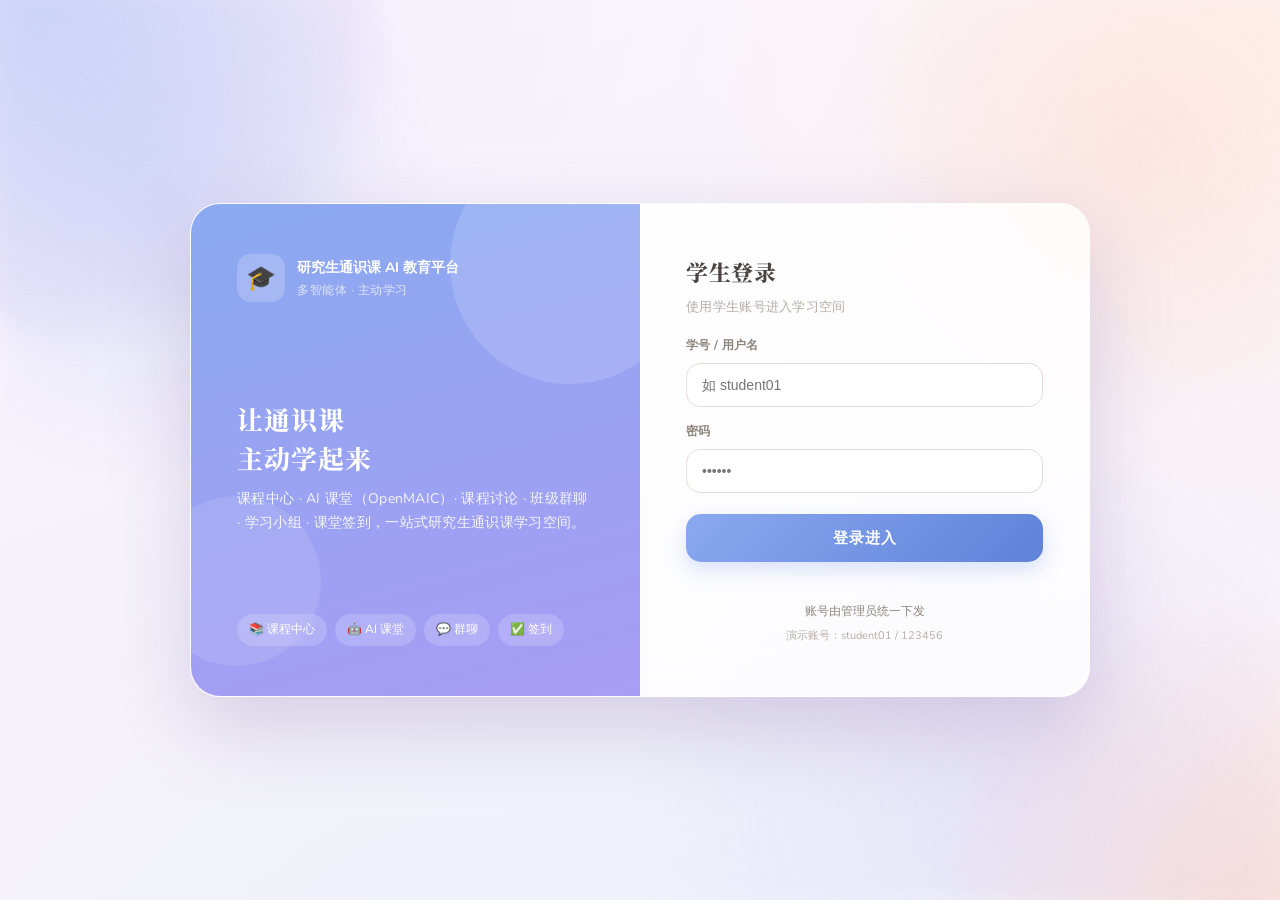
==== index.html @ 19a83428 "feat: 研究生通识课AI教育平台 静态展示版（可部署 GitHub Pages）" ====
<!DOCTYPE html>
<html lang="zh-CN">
<head>
<meta charset="UTF-8" />
<meta name="viewport" content="width=device-width, initial-scale=1.0" />
<title>研究生通识课 AI 教育平台 · 学生端</title>
<link rel="preconnect" href="https://fonts.googleapis.com" />
<link rel="preconnect" href="https://fonts.gstatic.com" crossorigin />
<link href="https://fonts.googleapis.com/css2?family=Noto+Serif+SC:wght@600;700;800&family=Nunito:wght@600;700;800&display=swap" rel="stylesheet" />
<link rel="stylesheet" href="styles.css" />
</head>
<body>

<!-- ============ 登录（仅学生） ============ -->
<div id="login" class="login-wrap">
  <div class="login-card">
    <div class="login-left">
      <div class="brand">
        <div class="b-mark">🎓</div>
        <div>
          <b>研究生通识课 AI 教育平台</b>
          <div class="b-sub">多智能体 · 主动学习</div>
        </div>
      </div>
      <h1 style="font-size:26px;margin:18px 0 10px">让通识课<br>主动学起来</h1>
      <p style="opacity:.9;font-size:14px;line-height:1.7">
        课程中心 · AI 课堂（OpenMAIC）· 课程讨论 · 班级群聊 · 学习小组 · 课堂签到，一站式研究生通识课学习空间。
      </p>
      <div class="b-tags">
        <span>📚 课程中心</span><span>🤖 AI 课堂</span><span>💬 群聊</span><span>✅ 签到</span>
      </div>
    </div>
    <div class="login-right">
      <h2 style="margin-bottom:6px">学生登录</h2>
      <p class="h-sub" style="margin-bottom:18px">使用学生账号进入学习空间</p>
      <div id="loginForm">
        <div class="field"><label>学号 / 用户名</label><input id="li-user" placeholder="如 student01" /></div>
        <div class="field"><label>密码</label><input id="li-pass" type="password" placeholder="••••••" /></div>
        <button class="btn" style="width:100%;margin-top:6px" onclick="doLogin()">登录进入</button>
        <p id="li-err" class="muted" style="color:var(--danger);min-height:18px;font-size:12px;margin-top:8px"></p>
      </div>
      <p class="muted" style="font-size:12px;margin-top:14px;text-align:center">
        <span style="color:var(--text-2)">账号由管理员统一下发</span>
      </p>
      <p class="muted" style="font-size:11px;margin-top:6px;text-align:center">演示账号：student01 / 123456</p>
    </div>
  </div>
</div>

<!-- ============ 主应用 ============ -->
<div id="app" class="app" style="display:none">
  <aside class="sidebar">
    <div class="logo">
      <div class="mark">🎓</div>
      <div><b>通识课 AI 平台</b><div class="sub">学生端</div></div>
    </div>
    <nav class="nav" id="nav"></nav>
    <div class="nav-card">
      <b>AI 课堂</b>
      <div style="font-size:12px;color:var(--text-2);margin-top:4px">接入 OpenMAIC 多智能体</div>
      <button class="btn ai" style="width:100%;margin-top:10px;padding:8px" onclick="navigate('aichat')">进入对话</button>
    </div>
  </aside>

  <main class="main">
    <div class="topbar">
      <div class="search"><span>🔍</span><input placeholder="搜索课程、资料、讨论…" /></div>
      <div class="top-actions">
        <div class="bell">🔔<span class="dot"></span></div>
        <div class="avatar" id="topAvatar" style="cursor:pointer" onclick="logout()" title="退出登录"></div>
      </div>
    </div>
    <div class="content" id="view"></div>
  </main>
</div>

<script src="data.js"></script>
<script src="app.js"></script>
</body>
</html>
---- styles.css ----
/* =========================================================
   研究生通识课 AI 教育平台 · 学生端  —  唯美·氛围版主题
   配色：晨雾渐变 + 雾蓝紫 × 暖桃；毛玻璃卡片 + 漂浮光晕
   ========================================================= */

:root{
  --bg:#F7F4FB;
  --bg-2:#EFEAF6;
  --surface:#FFFFFF;
  --surface-2:#FBF9FE;
  --glass:rgba(255,255,255,.62);
  --glass-border:rgba(255,255,255,.7);

  --primary:#8AA9F0;
  --primary-soft:#EAF0FC;
  --primary-deep:#5E82D8;

  --accent:#FFB49E;
  --accent-soft:#FFEDE7;

  --ai:#A99CF5;
  --ai-soft:#F1ECFD;

  --text:#4A4540;
  --text-2:#8C847B;
  --text-3:#B6ADA3;

  --border:#EFE7DF;
  --border-2:#E6DCD2;

  --success:#62CBA0;
  --warning:#F5C26B;
  --danger:#F2A0A0;

  --radius:20px;
  --radius-sm:13px;

  --shadow:0 10px 30px rgba(150,130,180,.14);
  --shadow-sm:0 3px 12px rgba(150,130,180,.10);
  --shadow-glow:0 14px 40px rgba(138,169,240,.28);

  --font-sans:"Nunito","PingFang SC","Microsoft YaHei","Segoe UI",sans-serif;
  --font-serif:"Noto Serif SC","Songti SC","STSong",serif;
}

*{box-sizing:border-box;margin:0;padding:0}
html,body{height:100%}

body{
  font-family:var(--font-sans);
  background:var(--bg);
  color:var(--text);
  font-size:14px;
  line-height:1.65;
  position:relative;
  overflow-x:hidden;
  -webkit-font-smoothing:antialiased;
}
/* —— 晨雾渐变 + 漂浮光晕（纯装饰，不挡交互）—— */
body::before{
  content:"";position:fixed;inset:0;z-index:-2;
  background:
    radial-gradient(120% 120% at 8% 0%, #F3EEFB 0%, rgba(243,238,251,0) 45%),
    radial-gradient(120% 120% at 100% 8%, #FFEFEA 0%, rgba(255,239,234,0) 42%),
    radial-gradient(130% 130% at 50% 120%, #EAF1FC 0%, rgba(234,241,252,0) 50%),
    linear-gradient(160deg,#FAF7FE 0%, #F6F2FB 45%, #F8F3F7 100%);
}
body::after{
  content:"";position:fixed;inset:0;z-index:-1;pointer-events:none;
  background:
    radial-gradient(420px 420px at 12% 22%, rgba(138,169,240,.18), transparent 70%),
    radial-gradient(380px 380px at 88% 18%, rgba(255,180,158,.16), transparent 70%),
    radial-gradient(520px 520px at 78% 88%, rgba(169,156,245,.16), transparent 70%);
  filter:blur(8px);
  animation:drift 22s ease-in-out infinite alternate;
}
@keyframes drift{
  0%{transform:translate3d(0,0,0) scale(1)}
  50%{transform:translate3d(-2%,1.5%,0) scale(1.04)}
  100%{transform:translate3d(2%,-1%,0) scale(1.02)}
}

::-webkit-scrollbar{width:9px;height:9px}
::-webkit-scrollbar-thumb{background:#DCD2E8;border-radius:8px;border:2px solid transparent;background-clip:padding-box}
::-webkit-scrollbar-thumb:hover{background:#C9BBE0;background-clip:padding-box}

button{font-family:inherit;cursor:pointer;border:none;outline:none}
a{color:inherit;text-decoration:none}

/* ===================== 布局 ===================== */
#app{display:flex;min-height:100vh}

.sidebar{
  width:240px;background:var(--glass);
  backdrop-filter:blur(18px);-webkit-backdrop-filter:blur(18px);
  border-right:1px solid var(--glass-border);
  padding:22px 16px;display:flex;flex-direction:column;
  position:fixed;height:100vh;left:0;top:0;z-index:20;
  box-shadow:6px 0 30px rgba(150,130,180,.06);
}
.logo{display:flex;align-items:center;gap:11px;padding:6px 10px 20px}
.logo .mark{
  width:40px;height:40px;border-radius:13px;
  background:linear-gradient(135deg,var(--primary),var(--ai));color:#fff;
  display:flex;align-items:center;justify-content:center;font-size:19px;
  box-shadow:0 6px 16px rgba(138,169,240,.4);
}
.logo .name{font-size:15px;font-weight:800;letter-spacing:.3px}
.logo .sub{font-size:11px;color:var(--text-3);letter-spacing:1px}
.role-tag{display:inline-block;margin-top:5px;font-size:11px;font-weight:700;padding:2px 11px;border-radius:20px;letter-spacing:.5px}
.role-tag.student{background:var(--primary-soft);color:var(--primary-deep)}
.role-tag.teacher{background:var(--ai-soft);color:#6B5BD8}
.role-tag.admin{background:#FDE7E7;color:#C75B5B}

.nav{display:flex;flex-direction:column;gap:5px;margin-top:8px}
.nav-item{display:flex;align-items:center;gap:12px;padding:12px 14px;border-radius:15px;color:var(--text-2);font-weight:600;transition:.2s;position:relative}
.nav-item .ic{font-size:17px;width:22px;text-align:center}
.nav-item:hover{background:var(--surface-2);color:var(--text);transform:translateX(2px)}
.nav-item.active{background:linear-gradient(120deg,var(--primary-soft),var(--ai-soft));color:var(--primary-deep);font-weight:800}
.nav-item.active::before{content:"";position:absolute;left:-16px;top:50%;transform:translateY(-50%);width:4px;height:22px;border-radius:0 4px 4px 0;background:linear-gradient(var(--primary),var(--ai))}
.nav-item .badge{margin-left:auto;background:linear-gradient(135deg,var(--accent),#FF9E7A);color:#fff;font-size:11px;padding:1px 8px;border-radius:20px;box-shadow:0 3px 8px rgba(255,158,122,.4)}
.nav-spacer{margin-top:auto}
.nav-card{
  background:linear-gradient(135deg,var(--ai-soft),var(--accent-soft));
  border:1px solid rgba(255,255,255,.6);border-radius:18px;
  padding:16px;font-size:12px;color:var(--text-2);
  box-shadow:var(--shadow-sm);
}
.nav-card b{display:block;color:var(--text);font-size:13px;margin-bottom:5px;font-weight:800}

.main{margin-left:240px;flex:1;display:flex;flex-direction:column;min-width:0}
.topbar{
  height:66px;background:var(--glass);
  backdrop-filter:blur(18px);-webkit-backdrop-filter:blur(18px);
  border-bottom:1px solid var(--glass-border);
  display:flex;align-items:center;gap:16px;padding:0 28px;
  position:sticky;top:0;z-index:15;
}
.search{flex:1;max-width:440px;display:flex;align-items:center;gap:9px;background:rgba(255,255,255,.7);border:1px solid var(--border);border-radius:15px;padding:10px 15px;color:var(--text-3);transition:.2s}
.search:focus-within{border-color:var(--primary);box-shadow:0 0 0 4px rgba(138,169,240,.14)}
.search input{border:none;background:transparent;outline:none;flex:1;font-size:13px;color:var(--text)}
.top-actions{margin-left:auto;display:flex;align-items:center;gap:18px}
.bell{position:relative;font-size:19px;cursor:pointer;transition:.2s}
.bell:hover{transform:scale(1.1)}
.bell .dot{position:absolute;top:-2px;right:-2px;width:9px;height:9px;background:var(--accent);border-radius:50%;border:2px solid #fff;box-shadow:0 0 0 2px rgba(255,180,158,.4)}
.avatar{width:40px;height:40px;border-radius:50%;background:linear-gradient(135deg,var(--accent),var(--primary));color:#fff;display:flex;align-items:center;justify-content:center;font-weight:800;cursor:pointer;box-shadow:0 6px 16px rgba(255,180,158,.35);transition:.2s}
.avatar:hover{transform:scale(1.06)}
.content{padding:28px;max-width:1200px;width:100%}

.page{display:none;animation:fadeUp .4s cubic-bezier(.22,1,.36,1)}
.page.active{display:block}
@keyframes fadeUp{from{opacity:0;transform:translateY(14px)}to{opacity:1;transform:none}}

/* ===================== 通用组件 ===================== */
.h-title{font-size:23px;font-weight:800;margin-bottom:5px;letter-spacing:.4px}
.h-sub{color:var(--text-3);font-size:13px;margin-bottom:22px;letter-spacing:.3px}
.row{display:flex;gap:16px;flex-wrap:wrap}
.card{background:var(--surface);border:1px solid var(--border);border-radius:var(--radius);padding:20px;box-shadow:var(--shadow-sm);transition:.25s}
.card.h{box-shadow:var(--shadow)}
.card:hover{box-shadow:var(--shadow-glow);transform:translateY(-3px)}

.btn{background:linear-gradient(135deg,var(--primary),var(--primary-deep));color:#fff;padding:11px 20px;border-radius:15px;font-weight:700;font-size:13px;transition:.2s;box-shadow:0 8px 20px rgba(138,169,240,.32)}
.btn:hover{filter:brightness(1.05);transform:translateY(-2px);box-shadow:0 12px 26px rgba(138,169,240,.4)}
.btn:active{transform:translateY(0)}
.btn.ai{background:linear-gradient(135deg,var(--ai),#8975EE)}
.btn.ai:hover{filter:brightness(1.05);box-shadow:0 12px 26px rgba(169,156,245,.4)}
.btn.ghost{background:var(--surface);color:var(--text);border:1px solid var(--border-2);box-shadow:none}
.btn.ghost:hover{background:var(--surface-2);transform:none;box-shadow:var(--shadow-sm)}
.btn.sm{padding:8px 14px;font-size:12px;border-radius:12px}

.tag{display:inline-block;padding:3px 11px;border-radius:20px;font-size:11px;font-weight:700;letter-spacing:.3px}
.tag.blue{background:var(--primary-soft);color:var(--primary-deep)}
.tag.ai{background:var(--ai-soft);color:#6B5BD8}
.tag.warm{background:var(--accent-soft);color:#E0764E}
.tag.green{background:#E7F7EF;color:#2E9E6B}
.tag.gray{background:var(--bg-2);color:var(--text-2)}
.tag.red{background:#FDE7E7;color:#C75B5B}

.muted{color:var(--text-3)}
.pill{display:flex;align-items:center;gap:10px}
.progress{height:9px;background:var(--bg-2);border-radius:20px;overflow:hidden}
.progress>span{display:block;height:100%;background:linear-gradient(90deg,var(--primary),var(--ai));border-radius:20px}

/* ===================== 登录（唯美） ===================== */
.login-wrap{height:100vh;display:flex;align-items:center;justify-content:center;background:transparent;position:relative;overflow:hidden}
.login-wrap::before{
  content:"";position:absolute;width:520px;height:520px;border-radius:50%;
  background:radial-gradient(circle at 30% 30%, rgba(138,169,240,.35), rgba(169,156,245,.12) 60%, transparent 72%);
  top:-160px;left:-120px;filter:blur(10px);animation:float1 14s ease-in-out infinite;
}
.login-wrap::after{
  content:"";position:absolute;width:460px;height:460px;border-radius:50%;
  background:radial-gradient(circle at 70% 70%, rgba(255,180,158,.32), transparent 70%);
  bottom:-150px;right:-110px;filter:blur(10px);animation:float2 16s ease-in-out infinite;
}
@keyframes float1{0%,100%{transform:translate(0,0)}50%{transform:translate(30px,40px)}}
@keyframes float2{0%,100%{transform:translate(0,0)}50%{transform:translate(-36px,-26px)}}

.login-card{
  width:900px;max-width:94vw;background:var(--glass);
  backdrop-filter:blur(26px);-webkit-backdrop-filter:blur(26px);
  border:1px solid var(--glass-border);
  border-radius:30px;overflow:hidden;display:flex;
  box-shadow:0 30px 80px rgba(120,100,160,.25);
  position:relative;z-index:2;
}
.login-left{
  flex:1;background:linear-gradient(165deg,var(--primary) 0%, var(--ai) 100%);
  color:#fff;padding:50px 46px;display:flex;flex-direction:column;justify-content:space-between;
  position:relative;overflow:hidden;
}
.login-left::before{content:"";position:absolute;width:240px;height:240px;border-radius:50%;background:rgba(255,255,255,.14);top:-60px;right:-50px}
.login-left::after{content:"";position:absolute;width:170px;height:170px;border-radius:50%;background:rgba(255,255,255,.10);bottom:30px;left:-40px}
.login-left h1,.login-left h2{position:relative;z-index:1}
.login-left p{position:relative;z-index:1}
.brand{display:flex;align-items:center;gap:13px;margin-bottom:auto;position:relative;z-index:1}
.b-mark{width:52px;height:52px;border-radius:16px;background:rgba(255,255,255,.22);display:flex;align-items:center;justify-content:center;font-size:26px;backdrop-filter:blur(4px)}
.b-sub{font-size:12px;color:rgba(255,255,255,.85);margin-top:3px;letter-spacing:.5px}
.login-left h1{font-family:var(--font-serif);font-size:30px;font-weight:800;line-height:1.5;letter-spacing:1px}
.login-left p{opacity:.92;font-size:14px;line-height:1.8;letter-spacing:.3px}
.b-tags{display:flex;flex-wrap:wrap;gap:9px;margin-top:auto;position:relative;z-index:1}
.b-tags span{background:rgba(255,255,255,.2);padding:7px 14px;border-radius:999px;font-size:12px;backdrop-filter:blur(4px)}

.login-right{flex:1;padding:50px 46px;display:flex;flex-direction:column;justify-content:center;background:rgba(255,255,255,.5)}
.login-right h2{font-family:var(--font-serif);font-size:24px;font-weight:800;margin-bottom:6px;letter-spacing:.5px}
.role-tabs{display:flex;gap:8px;background:var(--bg-2);padding:5px;border-radius:15px;margin-bottom:20px}
.role-tabs button{flex:1;padding:10px;border-radius:11px;background:transparent;color:var(--text-2);font-weight:700;font-size:13px;transition:.2s}
.role-tabs button.active{background:var(--surface);color:var(--primary-deep);box-shadow:var(--shadow-sm)}
.field{margin-bottom:15px;position:relative}
.field label{display:block;font-size:12px;color:var(--text-2);margin-bottom:7px;font-weight:700;letter-spacing:.3px}
.field input{width:100%;padding:13px 15px;border:1px solid var(--border-2);border-radius:14px;font-size:14px;background:rgba(255,255,255,.8);outline:none;transition:.2s}
.field input:focus{border-color:var(--primary);box-shadow:0 0 0 4px rgba(138,169,240,.14);background:#fff}
.login-right .btn{width:100%;padding:14px;margin-top:8px;font-size:15px;letter-spacing:1px}

/* ===================== 首页（学生） ===================== */
.stat-grid{display:grid;grid-template-columns:repeat(4,1fr);gap:16px;margin-bottom:24px}
.stat{background:var(--surface);border:1px solid var(--border);border-radius:var(--radius);padding:20px;box-shadow:var(--shadow-sm);position:relative;overflow:hidden;transition:.25s}
.stat::after{content:"";position:absolute;right:-20px;top:-20px;width:90px;height:90px;border-radius:50%;background:linear-gradient(135deg,var(--primary-soft),var(--ai-soft));opacity:.5}
.stat:hover{transform:translateY(-4px);box-shadow:var(--shadow-glow)}
.stat .ic{width:46px;height:46px;border-radius:14px;display:flex;align-items:center;justify-content:center;font-size:21px;margin-bottom:12px;position:relative;z-index:1;box-shadow:var(--shadow-sm)}
.stat .num{font-size:26px;font-weight:800;position:relative;z-index:1;font-family:var(--font-serif);letter-spacing:.5px}
.stat .lbl{color:var(--text-3);font-size:12px;position:relative;z-index:1}

.course-grid{display:grid;grid-template-columns:repeat(auto-fill,minmax(248px,1fr));gap:18px;margin-top:14px}
.course-card{border-radius:var(--radius);overflow:hidden;background:var(--surface);border:1px solid var(--border);box-shadow:var(--shadow-sm);transition:.25s;cursor:pointer;position:relative}
.course-card:hover{transform:translateY(-6px);box-shadow:var(--shadow-glow)}
.course-cover{height:128px;display:flex;align-items:center;justify-content:center;font-size:52px;color:#fff;position:relative;overflow:hidden}
.course-cover::after{content:"";position:absolute;inset:0;background:linear-gradient(160deg,rgba(255,255,255,.18),transparent 50%)}
.course-body{padding:16px}
.course-body h4{font-size:15px;margin-bottom:5px;font-weight:800}
.course-meta{font-size:12px;color:var(--text-3);margin-bottom:12px}
.course-card .progress{margin-top:4px}

.ai-banner{
  background:linear-gradient(120deg,var(--ai-soft),var(--accent-soft));
  border:1px solid rgba(255,255,255,.6);
  border-radius:var(--radius);padding:22px 26px;display:flex;align-items:center;gap:20px;margin-bottom:24px;
  box-shadow:var(--shadow-sm);position:relative;overflow:hidden;
}
.ai-banner::before{content:"";position:absolute;right:-30px;top:-30px;width:140px;height:140px;border-radius:50%;background:radial-gradient(circle,rgba(255,255,255,.5),transparent 70%)}
.ai-banner .emoji{font-size:46px;filter:drop-shadow(0 6px 12px rgba(169,156,245,.4))}
.ai-banner h3{font-size:18px;margin-bottom:4px;font-weight:800;font-family:var(--font-serif);letter-spacing:.5px}
.ai-banner p{font-size:13px;color:var(--text-2)}

/* ===================== 课程中心 ===================== */
.filter{display:flex;gap:9px;margin-bottom:20px;flex-wrap:wrap}
.filter button{padding:9px 18px;border-radius:13px;background:var(--surface);border:1px solid var(--border-2);color:var(--text-2);font-weight:700;font-size:13px;transition:.2s;box-shadow:var(--shadow-sm)}
.filter button:hover{transform:translateY(-2px)}
.filter button.active{background:linear-gradient(120deg,var(--primary-soft),var(--ai-soft));color:var(--primary-deep);border-color:transparent}

/* ===================== 学习页 ===================== */
.learn{display:grid;grid-template-columns:240px 1fr 270px;gap:18px;align-items:start}
.chapter{font-size:13px;background:var(--surface);border:1px solid var(--border);border-radius:var(--radius);padding:16px;box-shadow:var(--shadow-sm)}
.chapter .ch{font-weight:800;margin:12px 0 7px;color:var(--text);font-family:var(--font-serif);letter-spacing:.5px}
.chapter .item{display:flex;align-items:center;gap:9px;padding:9px 11px;border-radius:11px;color:var(--text-2);cursor:pointer;transition:.18s}
.chapter .item:hover{background:var(--surface-2)}
.chapter .item.active{background:linear-gradient(120deg,var(--primary-soft),var(--ai-soft));color:var(--primary-deep);font-weight:700}
.video{background:linear-gradient(160deg,#3A3550,#574E7A);border-radius:var(--radius);height:384px;display:flex;align-items:center;justify-content:center;color:#fff;font-size:15px;position:relative;overflow:hidden;box-shadow:var(--shadow)}
.video::before{content:"";position:absolute;inset:0;background:radial-gradient(circle at 30% 20%,rgba(169,156,245,.4),transparent 55%)}
.video .play{width:68px;height:68px;border-radius:50%;background:rgba(255,255,255,.2);display:flex;align-items:center;justify-content:center;font-size:28px;backdrop-filter:blur(4px);transition:.2s;z-index:1}
.video:hover .play{transform:scale(1.1);background:rgba(255,255,255,.28)}
.side-block{margin-bottom:16px}
.note{border:1px dashed var(--border-2);border-radius:13px;padding:12px;font-size:13px;color:var(--text-2);width:100%;outline:none;resize:none;background:var(--surface);font-family:inherit;transition:.2s}
.note:focus{border-color:var(--primary);box-shadow:0 0 0 4px rgba(138,169,240,.12)}

/* ===================== AI 课堂 ===================== */
.ai-agent{display:grid;grid-template-columns:repeat(3,1fr);gap:16px;margin-bottom:20px}
.agent{border-radius:var(--radius);padding:18px;border:1px solid var(--border);position:relative;overflow:hidden;transition:.25s}
.agent:hover{transform:translateY(-4px);box-shadow:var(--shadow)}
.agent.teacher{background:linear-gradient(160deg,#EAF1FB,#F6F9FE)}
.agent.tutor{background:linear-gradient(160deg,#F0ECFF,#F8F6FF)}
.agent.mate{background:linear-gradient(160deg,#FFEDE5,#FFF6F1)}
.agent .face{font-size:32px;filter:drop-shadow(0 4px 8px rgba(0,0,0,.08))}
.agent .role{font-size:11px;font-weight:800;padding:2px 9px;border-radius:10px;display:inline-block;margin:7px 0;background:rgba(255,255,255,.6)}
.agent h4{font-size:14px;font-weight:800}
.agent p{font-size:12px;color:var(--text-2);margin-top:5px}

.chat-box{background:var(--surface);border:1px solid var(--border);border-radius:var(--radius);height:360px;display:flex;flex-direction:column;box-shadow:var(--shadow-sm);overflow:hidden}
.chat-head{padding:15px 18px;border-bottom:1px solid var(--border);font-weight:800;display:flex;align-items:center;gap:9px;background:linear-gradient(120deg,var(--ai-soft),var(--accent-soft));font-family:var(--font-serif)}
.chat-msgs{flex:1;overflow:auto;padding:18px;display:flex;flex-direction:column;gap:13px;background:var(--surface-2)}
.msg{max-width:78%;padding:12px 15px;border-radius:16px;font-size:13px;line-height:1.6;animation:fadeUp .3s ease}
.msg.ai{background:var(--ai-soft);align-self:flex-start;border-bottom-left-radius:5px}
.msg.me{background:linear-gradient(135deg,var(--primary),var(--primary-deep));color:#fff;align-self:flex-end;border-bottom-right-radius:5px;box-shadow:0 6px 16px rgba(138,169,240,.3)}
.msg .quote{font-size:11px;color:var(--primary-deep);background:#fff;border-radius:9px;padding:5px 9px;margin-bottom:7px;display:inline-block}
.chat-input{display:flex;gap:11px;padding:13px 16px;border-top:1px solid var(--border);background:var(--surface)}
.chat-input input{flex:1;border:1px solid var(--border-2);border-radius:13px;padding:11px 15px;outline:none;font-size:13px;background:var(--surface-2);transition:.2s}
.chat-input input:focus{border-color:var(--ai);box-shadow:0 0 0 4px rgba(169,156,245,.14);background:#fff}

/* ===================== 作业 / 讨论 ===================== */
.list-item{display:flex;align-items:center;gap:15px;padding:16px 18px;border-bottom:1px solid var(--border);transition:.18s}
.list-item:hover{background:var(--surface-2)}
.list-item:last-child{border-bottom:none}
.li-ic{width:46px;height:46px;border-radius:14px;background:linear-gradient(135deg,var(--primary-soft),var(--ai-soft));display:flex;align-items:center;justify-content:center;font-size:21px;flex-shrink:0}
.li-body{flex:1;min-width:0}
.li-body h4{font-size:14px;font-weight:700}
.li-body p{font-size:12px;color:var(--text-3)}

/* ===================== 社群 ===================== */
.social{display:grid;grid-template-columns:270px 1fr;gap:18px;align-items:start}
.group-list .g{display:flex;align-items:center;gap:12px;padding:12px 13px;border-radius:14px;cursor:pointer;transition:.18s}
.group-list .g:hover{background:var(--surface-2);transform:translateX(2px)}
.group-list .g.active{background:linear-gradient(120deg,var(--primary-soft),var(--ai-soft));box-shadow:var(--shadow-sm)}
.g-ava{width:42px;height:42px;border-radius:13px;display:flex;align-items:center;justify-content:center;font-size:19px;background:linear-gradient(135deg,var(--primary),var(--ai));color:#fff;flex-shrink:0;box-shadow:0 6px 14px rgba(138,169,240,.3)}
.g-ava.warm{background:linear-gradient(135deg,var(--accent),#FFC59E);box-shadow:0 6px 14px rgba(255,180,158,.3)}
.chat-panel{height:540px;display:flex;flex-direction:column;background:var(--surface);border:1px solid var(--border);border-radius:var(--radius);box-shadow:var(--shadow-sm);overflow:hidden}
.chat-panel .chat-head{background:linear-gradient(120deg,var(--primary-soft),var(--ai-soft))}
.chat-panel .chat-msgs{flex:1}
.sys-msg{align-self:center;background:var(--bg-2);color:var(--text-3);font-size:12px;padding:5px 14px;border-radius:20px;animation:fadeUp .3s ease}

/* 学习页 Tab */
.learn-tabs{display:flex;gap:9px;margin-top:18px}
.learn-tabs button{padding:10px 18px;border-radius:13px;background:var(--surface);border:1px solid var(--border);color:var(--text-2);font-weight:700;font-size:13px;cursor:pointer;transition:.2s;box-shadow:var(--shadow-sm)}
.learn-tabs button:hover{transform:translateY(-2px)}
.learn-tabs button.active{background:linear-gradient(120deg,var(--primary-soft),var(--ai-soft));color:var(--primary-deep);border-color:transparent}

/* 聊天附件 */
.file-msg{align-self:flex-start;max-width:78%;margin:2px 0 9px}
.file-box{background:#fff;border:1px solid var(--border);border-radius:13px;padding:11px 15px;font-size:13px;display:flex;align-items:center;gap:9px;box-shadow:var(--shadow-sm)}
.img-msg{align-self:flex-start;max-width:78%;margin:2px 0 9px}
.chat-input button.ghost{background:transparent;border:1px solid var(--border);padding:8px 11px;border-radius:11px;transition:.2s}
.chat-input button.ghost:hover{background:var(--surface-2)}

/* ===================== 看板 ===================== */
.chart-card{background:var(--surface);border:1px solid var(--border);border-radius:var(--radius);padding:22px;box-shadow:var(--shadow-sm);transition:.25s}
.chart-card:hover{box-shadow:var(--shadow-glow)}
.bars{display:flex;align-items:flex-end;gap:16px;height:190px;padding-top:12px}
.bar{flex:1;display:flex;flex-direction:column;align-items:center;gap:7px}
.bar .col{width:62%;border-radius:11px 11px 0 0;background:linear-gradient(180deg,var(--primary),var(--ai));box-shadow:0 6px 14px rgba(138,169,240,.25);transition:.3s}
.bar:hover .col{filter:brightness(1.08)}
.bar .lab{font-size:11px;color:var(--text-3)}
.donut{width:128px;height:128px;border-radius:50%;background:conic-gradient(var(--success) 0 72%,var(--bg-2) 72% 100%);display:flex;align-items:center;justify-content:center;position:relative;box-shadow:var(--shadow-sm)}
.donut::after{content:"";position:absolute;width:84px;height:84px;border-radius:50%;background:var(--surface)}
.donut span{position:relative;z-index:1;font-weight:800;font-size:21px;font-family:var(--font-serif)}
.hbar{display:flex;align-items:center;gap:11px;margin-bottom:12px;font-size:13px}
.hbar .lab{width:100px;color:var(--text-2);flex-shrink:0;overflow:hidden;white-space:nowrap;text-overflow:ellipsis}
.hbar .track{flex:1;height:11px;background:var(--bg-2);border-radius:20px;overflow:hidden}
.hbar .track>span{display:block;height:100%;background:linear-gradient(90deg,var(--primary),var(--ai));border-radius:20px;transition:.4s}
.hbar .val{width:56px;text-align:right;color:var(--text-3);font-size:12px;flex-shrink:0}

/* ===================== 表格 ===================== */
table{width:100%;border-collapse:collapse;font-size:13px}
th,td{text-align:left;padding:13px 15px;border-bottom:1px solid var(--border)}
th{color:var(--text-3);font-weight:800;font-size:12px;letter-spacing:.3px}
td{color:var(--text)}
tbody tr{transition:.18s}
tbody tr:hover{background:var(--surface-2)}

/* ===================== 弹窗 ===================== */
.modal-mask{position:fixed;inset:0;background:rgba(74,69,64,.35);backdrop-filter:blur(4px);-webkit-backdrop-filter:blur(4px);display:none;align-items:center;justify-content:center;z-index:50}
.modal-mask.show{display:flex}
.modal{width:470px;max-width:92vw;background:var(--glass);backdrop-filter:blur(22px);-webkit-backdrop-filter:blur(22px);border:1px solid var(--glass-border);border-radius:24px;padding:28px;box-shadow:0 30px 80px rgba(74,69,64,.3);animation:fadeUp .25s ease}
.modal h3{font-size:19px;margin-bottom:18px;font-family:var(--font-serif);font-weight:800;letter-spacing:.5px}
.seg{display:flex;gap:9px;margin:8px 0 18px}
.seg button{flex:1;padding:11px;border-radius:13px;background:var(--bg-2);border:1px solid var(--border);color:var(--text-2);font-weight:700;font-size:13px;transition:.2s}
.seg button.active{background:linear-gradient(120deg,var(--ai-soft),var(--accent-soft));color:#6B5BD8;border-color:transparent}
.modal .actions{display:flex;gap:11px;justify-content:flex-end;margin-top:10px}

/* ===================== 头像菜单 / 切换角色 ===================== */
.avatar-wrap{position:relative}
.avatar-menu{position:absolute;right:0;top:48px;width:220px;background:var(--glass);backdrop-filter:blur(20px);-webkit-backdrop-filter:blur(20px);border:1px solid var(--glass-border);border-radius:18px;padding:9px;box-shadow:var(--shadow);display:none;z-index:30}
.avatar-menu.show{display:block;animation:fadeUp .2s ease}
.avatar-menu .who{padding:9px 11px;font-size:12px;color:var(--text-2);border-bottom:1px solid var(--border);margin-bottom:7px}
.avatar-menu .who b{color:var(--text);font-size:14px}
.menu-item{display:flex;align-items:center;gap:11px;padding:11px;border-radius:12px;font-size:13px;color:var(--text-2);cursor:pointer;transition:.18s}
.menu-item:hover{background:var(--surface-2);color:var(--text)}
.menu-item.cur{color:var(--primary-deep);font-weight:800}
.menu-item .ck{margin-left:auto;color:var(--success);display:none}
.menu-item.cur .ck{display:inline}

.toolbar{display:flex;align-items:center;gap:10px;margin-bottom:18px;flex-wrap:wrap}
.toolbar .filter{margin-bottom:0}

/* ===================== 签到模块 ===================== */
.signin-task{display:flex;align-items:center;justify-content:space-between;background:var(--surface);border:1px solid var(--border);border-radius:18px;padding:18px 22px;box-shadow:var(--shadow-sm);transition:.25s}
.signin-task:hover{box-shadow:var(--shadow-glow)}
.st-course{font-weight:800;font-size:15px;font-family:var(--font-serif);letter-spacing:.5px}
.signin-grid{display:grid;grid-template-columns:repeat(4,1fr);gap:16px}
.signin-card{background:var(--surface);border:1px solid var(--border);border-radius:20px;padding:24px 16px;text-align:center;cursor:pointer;box-shadow:var(--shadow-sm);transition:.25s;position:relative;overflow:hidden}
.signin-card::before{content:"";position:absolute;inset:0;background:linear-gradient(160deg,var(--primary-soft),var(--ai-soft));opacity:0;transition:.25s}
.signin-card:hover{transform:translateY(-5px);box-shadow:var(--shadow-glow)}
.signin-card:hover::before{opacity:.5}
.sc-ic{font-size:36px;margin-bottom:9px;position:relative;z-index:1;filter:drop-shadow(0 4px 8px rgba(138,169,240,.3))}
.signin-card h4{font-size:15px;margin-bottom:5px;position:relative;z-index:1;font-weight:800}
.signin-card p{font-size:12px;color:var(--text-3);position:relative;z-index:1}
.signin-panel{margin-top:20px;background:var(--surface);border:1px solid var(--border);border-radius:18px;padding:22px;box-shadow:var(--shadow-sm)}
.sp-map{height:180px;background:linear-gradient(135deg,#EAF1FB,#F3EEFF);border-radius:14px;position:relative;display:flex;align-items:center;justify-content:center;color:var(--text-2);font-size:13px;overflow:hidden}
.sp-map::after{content:"";position:absolute;inset:0;background:radial-gradient(circle at 50% 45%,rgba(138,169,240,.18),transparent 60%)}
.sp-pin{position:absolute;top:38%}
.sp-info{margin-top:11px;font-size:13px;color:var(--text-2)}
.sp-action{margin-top:15px}
.sp-photo{height:180px;background:linear-gradient(135deg,#EAF1FB,#F3EEFF);border-radius:14px;display:flex;align-items:center;justify-content:center;color:var(--text-2);font-size:14px}
.sp-qr{height:180px;background:#fff;border:2px dashed #cdd8ea;border-radius:14px;display:flex;flex-direction:column;align-items:center;justify-content:center;color:var(--text-2);font-size:14px;text-align:center;gap:7px}
.sp-done{background:linear-gradient(120deg,var(--ai-soft),var(--accent-soft));color:#6B5BD8;font-weight:800;padding:18px;border-radius:14px;text-align:center;box-shadow:var(--shadow-sm)}
.gs-canvas{border:2px dashed #cdd8ea;border-radius:14px;background:#fff;width:100%;max-width:330px;touch-action:none;cursor:crosshair}
.chips{display:flex;gap:9px;flex-wrap:wrap;margin:9px 0 5px}
.chip{font-size:12px;padding:7px 13px;border-radius:999px;background:var(--bg-2);color:var(--text-3);cursor:pointer;border:1px solid transparent;user-select:none;transition:.18s}
.chip:hover{background:var(--surface);color:var(--text-2)}
.chip.on{background:linear-gradient(120deg,var(--primary-soft),var(--ai-soft));color:var(--primary-deep);border-color:transparent;font-weight:700}
.h-title2{font-size:15px;font-weight:800;margin:7px 0;font-family:var(--font-serif)}
.tbl{width:100%;border-collapse:collapse;margin-top:9px;background:var(--surface);border-radius:14px;overflow:hidden;box-shadow:var(--shadow-sm)}
.tbl th,.tbl td{padding:12px 15px;text-align:left;font-size:13px;border-bottom:1px solid #eef1f6}
.tbl th{background:#f6f8fc;color:var(--text-2);font-weight:700}

/* ===================== 学生端补充样式 ===================== */
.login-right h2{font-size:22px}
.brand{display:flex;align-items:center;gap:12px;margin-bottom:auto}
.b-mark{width:48px;height:48px;border-radius:14px;background:rgba(255,255,255,.2);display:flex;align-items:center;justify-content:center;font-size:24px}
.b-sub{font-size:12px;opacity:.85;margin-top:2px}
.b-tags{display:flex;flex-wrap:wrap;gap:8px;margin-top:auto}
.b-tags span{background:rgba(255,255,255,.18);padding:6px 12px;border-radius:999px;font-size:12px}
.course-grid{display:grid;grid-template-columns:repeat(auto-fill,minmax(248px,1fr));gap:18px;margin-top:14px}
.course-cover{height:128px;background:linear-gradient(135deg,var(--primary-soft),var(--ai-soft));display:flex;align-items:center;justify-content:center;font-size:52px}
.course-body{padding:16px}
.mt{margin-top:26px}
.chat-layout{display:grid;grid-template-columns:300px 1fr;gap:18px;margin-top:14px}
.group-list{display:flex;flex-direction:column;gap:8px}
.chat-main{display:flex;flex-direction:column;min-height:460px}
.chat-msgs{display:flex;flex-direction:column;gap:12px}
.chat-msgs .msg{max-width:72%;padding:10px 14px;border-radius:14px;font-size:14px;line-height:1.5}
.tbl{width:100%;border-collapse:collapse;background:var(--surface);border:1px solid var(--border);border-radius:var(--radius);overflow:hidden;margin-top:12px}
.login-left{display:flex;flex-direction:column}
option{padding:6px}

/* ===================== 响应式 ===================== */
@media(max-width:1024px){
  .stat-grid{grid-template-columns:repeat(2,1fr)}
  .course-grid{grid-template-columns:repeat(2,1fr)}
  .learn,.social{grid-template-columns:1fr}
  .ai-agent{grid-template-columns:1fr}
  .signin-grid{grid-template-columns:repeat(2,1fr)}
}
@media(max-width:680px){
  .sidebar{display:none}
  .main{margin-left:0}
  .stat-grid,.course-grid,.signin-grid{grid-template-columns:1fr}
  .login-card{flex-direction:column}
  .login-left{padding:34px 28px}
}
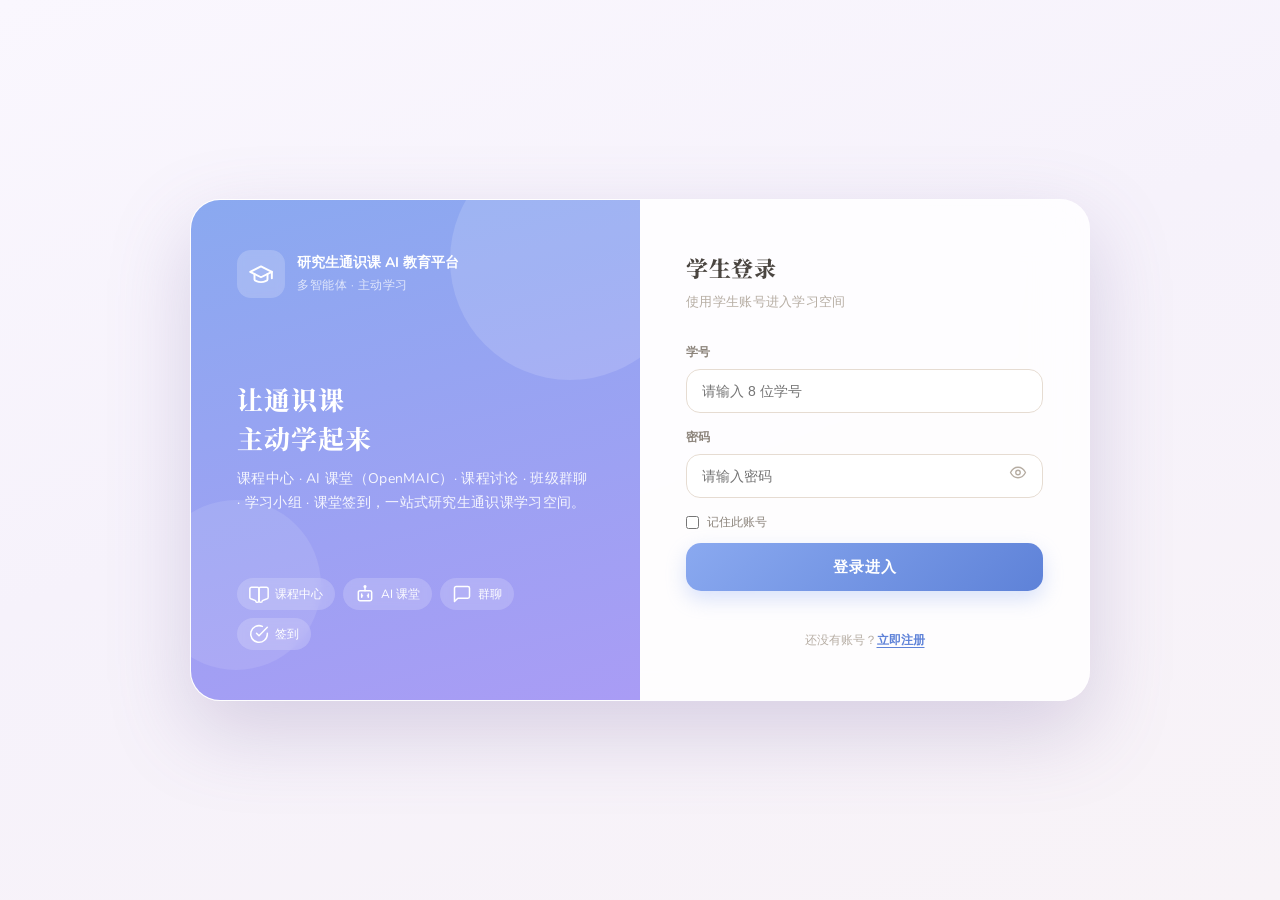
==== commit 342f9761: "feat: 学生端体验升级（图标/注册/账号管理/通知/3门课）——来自另一位伙伴的成果 - SVG 图标系统 icons.js（Lucide 风格，无 CDN） - 登录页：注册功能、8位学号、密码" ====
--- a/index.html
+++ b/index.html
@@ -16,7 +16,7 @@
   <div class="login-card">
     <div class="login-left">
       <div class="brand">
-        <div class="b-mark">🎓</div>
+        <div class="b-mark" data-icon="graduation-cap"></div>
         <div>
           <b>研究生通识课 AI 教育平台</b>
           <div class="b-sub">多智能体 · 主动学习</div>
@@ -27,22 +27,49 @@
         课程中心 · AI 课堂（OpenMAIC）· 课程讨论 · 班级群聊 · 学习小组 · 课堂签到，一站式研究生通识课学习空间。
       </p>
       <div class="b-tags">
-        <span>📚 课程中心</span><span>🤖 AI 课堂</span><span>💬 群聊</span><span>✅ 签到</span>
+        <span><span class="ic" data-icon="book-open"></span> 课程中心</span><span><span class="ic" data-icon="bot"></span> AI 课堂</span><span><span class="ic" data-icon="message"></span> 群聊</span><span><span class="ic" data-icon="check-circle"></span> 签到</span>
       </div>
     </div>
     <div class="login-right">
       <h2 style="margin-bottom:6px">学生登录</h2>
       <p class="h-sub" style="margin-bottom:18px">使用学生账号进入学习空间</p>
       <div id="loginForm">
-        <div class="field"><label>学号 / 用户名</label><input id="li-user" placeholder="如 student01" /></div>
-        <div class="field"><label>密码</label><input id="li-pass" type="password" placeholder="••••••" /></div>
+        <div class="field"><label>学号</label><input id="li-user" placeholder="请输入 8 位学号" inputmode="numeric" maxlength="8" /></div>
+        <div class="field">
+          <label>密码</label>
+          <div class="field-in">
+            <input id="li-pass" type="password" placeholder="请输入密码" />
+            <span class="eye" id="eyeBtn" data-icon="eye" onclick="togglePwd()"></span>
+          </div>
+        </div>
+        <label class="remember"><input type="checkbox" id="li-remember" /> 记住此账号</label>
         <button class="btn" style="width:100%;margin-top:6px" onclick="doLogin()">登录进入</button>
         <p id="li-err" class="muted" style="color:var(--danger);min-height:18px;font-size:12px;margin-top:8px"></p>
+        <p class="muted" style="font-size:12px;margin-top:14px;text-align:center">
+          还没有账号？<span class="link" onclick="showRegister()">立即注册</span>
+        </p>
       </div>
-      <p class="muted" style="font-size:12px;margin-top:14px;text-align:center">
-        <span style="color:var(--text-2)">账号由管理员统一下发</span>
-      </p>
-      <p class="muted" style="font-size:11px;margin-top:6px;text-align:center">演示账号：student01 / 123456</p>
+
+      <div id="regForm" style="display:none">
+        <div class="field"><label>学号</label><input id="reg-user" placeholder="请输入 8 位学号" inputmode="numeric" maxlength="8" /></div>
+        <div class="field">
+          <label>设置密码</label>
+          <div class="field-in">
+            <input id="reg-pass" type="password" placeholder="至少 6 位" />
+            <span class="eye" id="eyeBtn2" data-icon="eye" onclick="togglePwdReg()"></span>
+          </div>
+        </div>
+        <div class="field">
+          <label>确认密码</label>
+          <div class="field-in">
+            <input id="reg-pass2" type="password" placeholder="再次输入密码" />
+            <span class="eye" id="eyeBtn3" data-icon="eye" onclick="togglePwdReg2()"></span>
+          </div>
+        </div>
+        <button class="btn" style="width:100%;margin-top:6px" onclick="doRegister()">注册</button>
+        <p id="reg-msg" class="muted" style="color:var(--danger);min-height:18px;font-size:12px;margin-top:8px"></p>
+        <button class="btn ghost" style="width:100%;margin-top:6px" onclick="showLogin()">返回登录</button>
+      </div>
     </div>
   </div>
 </div>
@@ -51,7 +78,7 @@
 <div id="app" class="app" style="display:none">
   <aside class="sidebar">
     <div class="logo">
-      <div class="mark">🎓</div>
+      <div class="mark" data-icon="graduation-cap"></div>
       <div><b>通识课 AI 平台</b><div class="sub">学生端</div></div>
     </div>
     <nav class="nav" id="nav"></nav>
@@ -64,17 +91,44 @@
 
   <main class="main">
     <div class="topbar">
-      <div class="search"><span>🔍</span><input placeholder="搜索课程、资料、讨论…" /></div>
+      <div class="search"><span class="ic" data-icon="search"></span><input id="topSearch" placeholder="搜索课程、资料、讨论…" /></div>
       <div class="top-actions">
-        <div class="bell">🔔<span class="dot"></span></div>
-        <div class="avatar" id="topAvatar" style="cursor:pointer" onclick="logout()" title="退出登录"></div>
+        <div class="bell" id="bellBtn"><span class="ic" data-icon="bell"></span><span class="dot"></span>
+          <div class="notify" id="notifyPanel"></div>
+        </div>
+        <div class="avatar-wrap">
+          <div class="avatar" id="topAvatar" style="cursor:pointer" onclick="toggleAvatarMenu()" title="账号"></div>
+          <div class="avatar-menu" id="avatarMenu">
+            <div class="who" id="menuWho"></div>
+            <div class="menu-item" onclick="openProfile()"><span class="ic" data-icon="user"></span> 账号管理</div>
+            <div class="menu-item" onclick="logout()"><span class="ic" data-icon="log-out"></span> 退出登录</div>
+          </div>
+        </div>
       </div>
     </div>
     <div class="content" id="view"></div>
   </main>
 </div>
 
+<!-- ============ 账号管理弹窗 ============ -->
+<div class="modal-mask" id="profileMask" style="display:none">
+  <div class="modal">
+    <div class="modal-head">
+      <b>账号管理</b>
+      <span class="modal-close" onclick="closeProfile()" title="关闭">✕</span>
+    </div>
+    <div class="tabs" id="profileTabs">
+      <div class="tab cur" data-tab="info">基本资料</div>
+      <div class="tab" data-tab="nick">修改昵称</div>
+      <div class="tab" data-tab="avatar">修改头像</div>
+      <div class="tab" data-tab="pwd">修改密码</div>
+    </div>
+    <div class="tab-body" id="profileBody"></div>
+  </div>
+</div>
+
 <script src="data.js"></script>
+<script src="icons.js"></script>
 <script src="app.js"></script>
 </body>
 </html>
--- a/styles.css
+++ b/styles.css
@@ -56,29 +56,12 @@
   overflow-x:hidden;
   -webkit-font-smoothing:antialiased;
 }
-/* —— 晨雾渐变 + 漂浮光晕（纯装饰，不挡交互）—— */
+/* —— 收敛装饰：仅保留一层柔和底色，去掉光晕与漂浮动画 —— */
 body::before{
   content:"";position:fixed;inset:0;z-index:-2;
-  background:
-    radial-gradient(120% 120% at 8% 0%, #F3EEFB 0%, rgba(243,238,251,0) 45%),
-    radial-gradient(120% 120% at 100% 8%, #FFEFEA 0%, rgba(255,239,234,0) 42%),
-    radial-gradient(130% 130% at 50% 120%, #EAF1FC 0%, rgba(234,241,252,0) 50%),
-    linear-gradient(160deg,#FAF7FE 0%, #F6F2FB 45%, #F8F3F7 100%);
-}
-body::after{
-  content:"";position:fixed;inset:0;z-index:-1;pointer-events:none;
-  background:
-    radial-gradient(420px 420px at 12% 22%, rgba(138,169,240,.18), transparent 70%),
-    radial-gradient(380px 380px at 88% 18%, rgba(255,180,158,.16), transparent 70%),
-    radial-gradient(520px 520px at 78% 88%, rgba(169,156,245,.16), transparent 70%);
-  filter:blur(8px);
-  animation:drift 22s ease-in-out infinite alternate;
-}
-@keyframes drift{
-  0%{transform:translate3d(0,0,0) scale(1)}
-  50%{transform:translate3d(-2%,1.5%,0) scale(1.04)}
-  100%{transform:translate3d(2%,-1%,0) scale(1.02)}
-}
+  background:linear-gradient(160deg,#FAF7FE 0%, #F6F2FB 45%, #F8F3F7 100%);
+}
+body::after{display:none}
 
 ::-webkit-scrollbar{width:9px;height:9px}
 ::-webkit-scrollbar-thumb{background:#DCD2E8;border-radius:8px;border:2px solid transparent;background-clip:padding-box}
@@ -143,7 +126,7 @@
 .bell{position:relative;font-size:19px;cursor:pointer;transition:.2s}
 .bell:hover{transform:scale(1.1)}
 .bell .dot{position:absolute;top:-2px;right:-2px;width:9px;height:9px;background:var(--accent);border-radius:50%;border:2px solid #fff;box-shadow:0 0 0 2px rgba(255,180,158,.4)}
-.avatar{width:40px;height:40px;border-radius:50%;background:linear-gradient(135deg,var(--accent),var(--primary));color:#fff;display:flex;align-items:center;justify-content:center;font-weight:800;cursor:pointer;box-shadow:0 6px 16px rgba(255,180,158,.35);transition:.2s}
+.avatar{width:40px;height:40px;border-radius:50%;background:linear-gradient( 135deg,var(--accent),var(--primary));color:#fff;display:flex;align-items:center;justify-content:center;font-weight:800;font-size:12px;letter-spacing:-.5px;cursor:pointer;box-shadow:0 6px 16px rgba(255,180,158,.35);transition:.2s}
 .avatar:hover{transform:scale(1.06)}
 .content{padding:28px;max-width:1200px;width:100%}
 
@@ -157,7 +140,7 @@
 .row{display:flex;gap:16px;flex-wrap:wrap}
 .card{background:var(--surface);border:1px solid var(--border);border-radius:var(--radius);padding:20px;box-shadow:var(--shadow-sm);transition:.25s}
 .card.h{box-shadow:var(--shadow)}
-.card:hover{box-shadow:var(--shadow-glow);transform:translateY(-3px)}
+.card:hover{box-shadow:var(--shadow);border-color:var(--primary)}
 
 .btn{background:linear-gradient(135deg,var(--primary),var(--primary-deep));color:#fff;padding:11px 20px;border-radius:15px;font-weight:700;font-size:13px;transition:.2s;box-shadow:0 8px 20px rgba(138,169,240,.32)}
 .btn:hover{filter:brightness(1.05);transform:translateY(-2px);box-shadow:0 12px 26px rgba(138,169,240,.4)}
@@ -166,6 +149,8 @@
 .btn.ai:hover{filter:brightness(1.05);box-shadow:0 12px 26px rgba(169,156,245,.4)}
 .btn.ghost{background:var(--surface);color:var(--text);border:1px solid var(--border-2);box-shadow:none}
 .btn.ghost:hover{background:var(--surface-2);transform:none;box-shadow:var(--shadow-sm)}
+.link{color:var(--primary-deep);cursor:pointer;font-weight:700;text-decoration:underline;text-underline-offset:3px}
+.link:hover{color:var(--primary)}
 .btn.sm{padding:8px 14px;font-size:12px;border-radius:12px}
 
 .tag{display:inline-block;padding:3px 11px;border-radius:20px;font-size:11px;font-weight:700;letter-spacing:.3px}
@@ -183,18 +168,8 @@
 
 /* ===================== 登录（唯美） ===================== */
 .login-wrap{height:100vh;display:flex;align-items:center;justify-content:center;background:transparent;position:relative;overflow:hidden}
-.login-wrap::before{
-  content:"";position:absolute;width:520px;height:520px;border-radius:50%;
-  background:radial-gradient(circle at 30% 30%, rgba(138,169,240,.35), rgba(169,156,245,.12) 60%, transparent 72%);
-  top:-160px;left:-120px;filter:blur(10px);animation:float1 14s ease-in-out infinite;
-}
-.login-wrap::after{
-  content:"";position:absolute;width:460px;height:460px;border-radius:50%;
-  background:radial-gradient(circle at 70% 70%, rgba(255,180,158,.32), transparent 70%);
-  bottom:-150px;right:-110px;filter:blur(10px);animation:float2 16s ease-in-out infinite;
-}
-@keyframes float1{0%,100%{transform:translate(0,0)}50%{transform:translate(30px,40px)}}
-@keyframes float2{0%,100%{transform:translate(0,0)}50%{transform:translate(-36px,-26px)}}
+.login-wrap::before{display:none}
+.login-wrap::after{display:none}
 
 .login-card{
   width:900px;max-width:94vw;background:var(--glass);
@@ -219,7 +194,7 @@
 .login-left h1{font-family:var(--font-serif);font-size:30px;font-weight:800;line-height:1.5;letter-spacing:1px}
 .login-left p{opacity:.92;font-size:14px;line-height:1.8;letter-spacing:.3px}
 .b-tags{display:flex;flex-wrap:wrap;gap:9px;margin-top:auto;position:relative;z-index:1}
-.b-tags span{background:rgba(255,255,255,.2);padding:7px 14px;border-radius:999px;font-size:12px;backdrop-filter:blur(4px)}
+.b-tags > span{background:rgba(255,255,255,.2);padding:7px 14px;border-radius:999px;font-size:12px;backdrop-filter:blur(4px);display:inline-flex;align-items:center;gap:6px}
 
 .login-right{flex:1;padding:50px 46px;display:flex;flex-direction:column;justify-content:center;background:rgba(255,255,255,.5)}
 .login-right h2{font-family:var(--font-serif);font-size:24px;font-weight:800;margin-bottom:6px;letter-spacing:.5px}
@@ -236,14 +211,14 @@
 .stat-grid{display:grid;grid-template-columns:repeat(4,1fr);gap:16px;margin-bottom:24px}
 .stat{background:var(--surface);border:1px solid var(--border);border-radius:var(--radius);padding:20px;box-shadow:var(--shadow-sm);position:relative;overflow:hidden;transition:.25s}
 .stat::after{content:"";position:absolute;right:-20px;top:-20px;width:90px;height:90px;border-radius:50%;background:linear-gradient(135deg,var(--primary-soft),var(--ai-soft));opacity:.5}
-.stat:hover{transform:translateY(-4px);box-shadow:var(--shadow-glow)}
+.stat:hover{box-shadow:var(--shadow);border-color:var(--primary)}
 .stat .ic{width:46px;height:46px;border-radius:14px;display:flex;align-items:center;justify-content:center;font-size:21px;margin-bottom:12px;position:relative;z-index:1;box-shadow:var(--shadow-sm)}
 .stat .num{font-size:26px;font-weight:800;position:relative;z-index:1;font-family:var(--font-serif);letter-spacing:.5px}
 .stat .lbl{color:var(--text-3);font-size:12px;position:relative;z-index:1}
 
 .course-grid{display:grid;grid-template-columns:repeat(auto-fill,minmax(248px,1fr));gap:18px;margin-top:14px}
 .course-card{border-radius:var(--radius);overflow:hidden;background:var(--surface);border:1px solid var(--border);box-shadow:var(--shadow-sm);transition:.25s;cursor:pointer;position:relative}
-.course-card:hover{transform:translateY(-6px);box-shadow:var(--shadow-glow)}
+.course-card:hover{box-shadow:var(--shadow);border-color:var(--primary)}
 .course-cover{height:128px;display:flex;align-items:center;justify-content:center;font-size:52px;color:#fff;position:relative;overflow:hidden}
 .course-cover::after{content:"";position:absolute;inset:0;background:linear-gradient(160deg,rgba(255,255,255,.18),transparent 50%)}
 .course-body{padding:16px}
@@ -286,7 +261,7 @@
 /* ===================== AI 课堂 ===================== */
 .ai-agent{display:grid;grid-template-columns:repeat(3,1fr);gap:16px;margin-bottom:20px}
 .agent{border-radius:var(--radius);padding:18px;border:1px solid var(--border);position:relative;overflow:hidden;transition:.25s}
-.agent:hover{transform:translateY(-4px);box-shadow:var(--shadow)}
+.agent:hover{box-shadow:var(--shadow);border-color:var(--ai)}
 .agent.teacher{background:linear-gradient(160deg,#EAF1FB,#F6F9FE)}
 .agent.tutor{background:linear-gradient(160deg,#F0ECFF,#F8F6FF)}
 .agent.mate{background:linear-gradient(160deg,#FFEDE5,#FFF6F1)}
@@ -387,6 +362,28 @@
 .menu-item .ck{margin-left:auto;color:var(--success);display:none}
 .menu-item.cur .ck{display:inline}
 
+/* ===================== 账号管理弹窗 ===================== */
+.modal-mask{position:fixed;inset:0;background:rgba(40,34,60,.32);backdrop-filter:blur(4px);-webkit-backdrop-filter:blur(4px);display:flex;align-items:center;justify-content:center;z-index:60}
+.modal{width:min(440px,92vw);max-height:86vh;overflow:auto;background:var(--surface);border-radius:var(--radius);box-shadow:var(--shadow);padding:20px;border:1px solid var(--border)}
+.modal-head{display:flex;align-items:center;justify-content:space-between;font-size:16px;font-weight:800;margin-bottom:14px}
+.modal-close{cursor:pointer;color:var(--text-3);font-size:18px;padding:2px 6px;border-radius:8px}
+.modal-close:hover{background:var(--surface-2);color:var(--text)}
+.tabs{display:flex;gap:6px;background:var(--bg-2);padding:5px;border-radius:14px;margin-bottom:16px}
+.tab{flex:1;text-align:center;padding:9px 6px;border-radius:10px;font-size:13px;color:var(--text-2);cursor:pointer;transition:.18s;white-space:nowrap}
+.tab:hover{color:var(--text)}
+.tab.cur{background:var(--surface);color:var(--primary-deep);font-weight:800;box-shadow:var(--shadow-sm)}
+.tab-body{padding:4px 2px}
+.avatar.lg{width:56px;height:56px;border-radius:50%;color:#fff;display:flex;align-items:center;justify-content:center;font-weight:800;box-shadow:0 8px 20px rgba(150,130,180,.25)}
+.info-list{margin:6px 0 4px;border-top:1px solid var(--border);padding-top:12px}
+.info-row{display:flex;align-items:center;justify-content:space-between;padding:11px 2px;border-bottom:1px solid var(--border)}
+.info-label{font-size:13px;color:var(--text-2)}
+.info-val{font-size:14px;font-weight:600;color:var(--text)}
+.swatches{display:flex;gap:12px;flex-wrap:wrap}
+.sw{width:34px;height:34px;border-radius:50%;cursor:pointer;border:3px solid transparent;transition:.15s}
+.sw:hover{border-color:var(--text-3)}
+.sw.sel{border-color:var(--primary-deep)}
+.field label{display:block;font-size:12px;color:var(--text-2);margin:12px 0 6px;font-weight:700}
+
 .toolbar{display:flex;align-items:center;gap:10px;margin-bottom:18px;flex-wrap:wrap}
 .toolbar .filter{margin-bottom:0}
 
@@ -397,7 +394,7 @@
 .signin-grid{display:grid;grid-template-columns:repeat(4,1fr);gap:16px}
 .signin-card{background:var(--surface);border:1px solid var(--border);border-radius:20px;padding:24px 16px;text-align:center;cursor:pointer;box-shadow:var(--shadow-sm);transition:.25s;position:relative;overflow:hidden}
 .signin-card::before{content:"";position:absolute;inset:0;background:linear-gradient(160deg,var(--primary-soft),var(--ai-soft));opacity:0;transition:.25s}
-.signin-card:hover{transform:translateY(-5px);box-shadow:var(--shadow-glow)}
+.signin-card:hover{box-shadow:var(--shadow);border-color:var(--primary)}
 .signin-card:hover::before{opacity:.5}
 .sc-ic{font-size:36px;margin-bottom:9px;position:relative;z-index:1;filter:drop-shadow(0 4px 8px rgba(138,169,240,.3))}
 .signin-card h4{font-size:15px;margin-bottom:5px;position:relative;z-index:1;font-weight:800}
@@ -427,7 +424,7 @@
 .b-mark{width:48px;height:48px;border-radius:14px;background:rgba(255,255,255,.2);display:flex;align-items:center;justify-content:center;font-size:24px}
 .b-sub{font-size:12px;opacity:.85;margin-top:2px}
 .b-tags{display:flex;flex-wrap:wrap;gap:8px;margin-top:auto}
-.b-tags span{background:rgba(255,255,255,.18);padding:6px 12px;border-radius:999px;font-size:12px}
+.b-tags > span{background:rgba(255,255,255,.18);padding:6px 12px;border-radius:999px;font-size:12px}
 .course-grid{display:grid;grid-template-columns:repeat(auto-fill,minmax(248px,1fr));gap:18px;margin-top:14px}
 .course-cover{height:128px;background:linear-gradient(135deg,var(--primary-soft),var(--ai-soft));display:flex;align-items:center;justify-content:center;font-size:52px}
 .course-body{padding:16px}
@@ -456,3 +453,57 @@
   .login-card{flex-direction:column}
   .login-left{padding:34px 28px}
 }
+
+/* ===================== 新增：图标/表单/通知/面包屑/真实感 ===================== */
+.ic{display:inline-flex;align-items:center;justify-content:center;color:inherit}
+.ic svg{display:block}
+.b-tags > span{display:inline-flex;align-items:center;gap:6px}
+.nav-item .ic svg{width:18px;height:18px}
+.b-mark svg{width:26px;height:26px}
+.logo .mark svg{width:24px;height:24px}
+.search .ic svg{width:18px;height:18px}
+.bell .ic svg{width:19px;height:19px}
+.eye svg{width:18px;height:18px}
+
+.field-in{position:relative}
+.field-in input{width:100%;padding-right:44px}
+.eye{position:absolute;right:12px;top:50%;transform:translateY(-50%);color:var(--text-3);cursor:pointer;padding:4px}
+.eye:hover{color:var(--primary-deep)}
+.remember{display:flex;align-items:center;gap:8px;font-size:12px;color:var(--text-2);margin:2px 0 4px;cursor:pointer}
+.remember input{accent-color:var(--primary-deep)}
+
+/* 通知下拉 */
+.bell{position:relative}
+.notify{position:absolute;right:0;top:46px;width:300px;background:var(--surface);border:1px solid var(--border);border-radius:16px;box-shadow:var(--shadow);padding:8px;display:none;z-index:40}
+.notify.show{display:block}
+.notify .nt-head{font-size:12px;color:var(--text-2);padding:8px 11px;display:flex;justify-content:space-between;align-items:center}
+.notify .nt-item{display:flex;gap:11px;padding:11px;border-radius:12px;font-size:13px;color:var(--text);cursor:pointer;transition:.18s}
+.notify .nt-item:hover{background:var(--surface-2)}
+.notify .nt-ic{width:34px;height:34px;border-radius:11px;background:var(--primary-soft);display:flex;align-items:center;justify-content:center;color:var(--primary-deep);flex-shrink:0}
+.notify .nt-body p{font-size:12px;color:var(--text-3);margin-top:2px}
+.notify .nt-empty{padding:18px;text-align:center;color:var(--text-3);font-size: 12px}
+
+/* 面包屑 */
+.crumb{display:none;align-items:center;gap:6px;font-size:13px;color:var(--text-3);margin:-6px 0 18px;flex-wrap:wrap}
+.crumb.show{display:flex}
+.crumb .c-item{display:inline-flex;align-items:center;gap:5px;cursor:pointer;color:var(--text-2);transition:.18s}
+.crumb .c-item:hover{color:var(--primary-deep)}
+.crumb .c-item.cur{color:var(--text);font-weight:700;cursor:default}
+.crumb .sep{color:var(--text-3)}
+
+/* 讨论区真实感 */
+.chat-msg{display:flex;flex-direction:column;max-width:78%;padding:11px 14px;border-radius:16px;font-size:13px;line-height:1.6;animation:fadeUp .3s ease}
+.chat-msg .meta{display:flex;align-items:center;gap:7px;font-size:11px;color:var(--text-3);margin-bottom:5px}
+.chat-msg .badge-teacher{background:var(--ai-soft);color:#6B5BD8;font-weight:700;padding:1px 7px;border-radius:20px;font-size:10px}
+.chat-msg.ai{background:var(--ai-soft);align-self:flex-start;border-bottom-left-radius:5px}
+.chat-msg.me{background:linear-gradient(135deg,var(--primary),var(--primary-deep));color:#fff;align-self:flex-end;border-bottom-right-radius:5px;box-shadow:0 6px 16px rgba(138,169,240,.3)}
+.chat-msg.me .meta{color:rgba(255,255,255,.8)}
+.chat-msgs .floor{align-self:center;font-size:11px;color:var(--text-3);margin:4px 0}
+
+/* toast */
+.toast{position:fixed;left:50%;bottom:34px;transform:translateX(-50%) translateY(20px);background:#4A4540;color:#fff;padding:12px 20px;border-radius:14px;font-size:13px;box-shadow:var(--shadow);opacity:0;transition:.3s;z-index:60;pointer-events:none}
+.toast.show{opacity:1;transform:translateX(-50%) translateY(0)}
+
+/* 课程封面：学科色块 + 首字母（替代 emoji） */
+.course-cover{font-family:var(--font-serif);font-size:40px;font-weight:800;color:#fff;letter-spacing:1px}
+
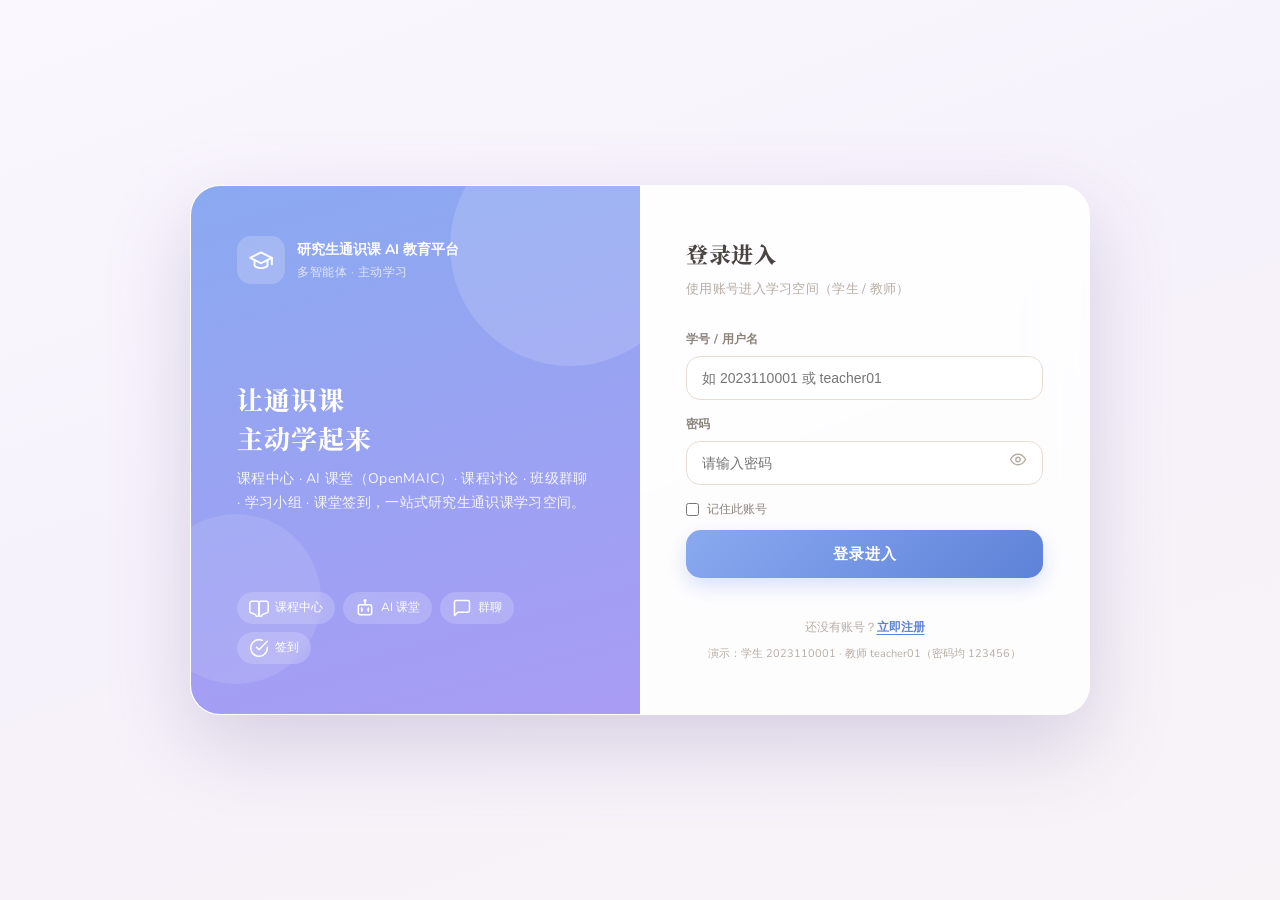
==== commit 5c604784: "feat: 合并为完全体 —— 学生端体验升级 + 教师端 - 登录按角色切换：学生 2023110001 / 教师 teacher01（密码均 123456） - 保留伙伴的学生端升级：SVG 图标" ====
--- a/index.html
+++ b/index.html
@@ -3,7 +3,7 @@
 <head>
 <meta charset="UTF-8" />
 <meta name="viewport" content="width=device-width, initial-scale=1.0" />
-<title>研究生通识课 AI 教育平台 · 学生端</title>
+<title>研究生通识课 AI 教育平台</title>
 <link rel="preconnect" href="https://fonts.googleapis.com" />
 <link rel="preconnect" href="https://fonts.gstatic.com" crossorigin />
 <link href="https://fonts.googleapis.com/css2?family=Noto+Serif+SC:wght@600;700;800&family=Nunito:wght@600;700;800&display=swap" rel="stylesheet" />
@@ -31,10 +31,10 @@
       </div>
     </div>
     <div class="login-right">
-      <h2 style="margin-bottom:6px">学生登录</h2>
-      <p class="h-sub" style="margin-bottom:18px">使用学生账号进入学习空间</p>
+      <h2 style="margin-bottom:6px">登录进入</h2>
+      <p class="h-sub" style="margin-bottom:18px">使用账号进入学习空间（学生 / 教师）</p>
       <div id="loginForm">
-        <div class="field"><label>学号</label><input id="li-user" placeholder="请输入 8 位学号" inputmode="numeric" maxlength="8" /></div>
+        <div class="field"><label>学号 / 用户名</label><input id="li-user" placeholder="如 2023110001 或 teacher01" /></div>
         <div class="field">
           <label>密码</label>
           <div class="field-in">
@@ -48,6 +48,7 @@
         <p class="muted" style="font-size:12px;margin-top:14px;text-align:center">
           还没有账号？<span class="link" onclick="showRegister()">立即注册</span>
         </p>
+        <p class="muted" style="font-size:11px;margin-top:8px;text-align:center">演示：学生 2023110001 · 教师 teacher01（密码均 123456）</p>
       </div>
 
       <div id="regForm" style="display:none">
@@ -79,10 +80,10 @@
   <aside class="sidebar">
     <div class="logo">
       <div class="mark" data-icon="graduation-cap"></div>
-      <div><b>通识课 AI 平台</b><div class="sub">学生端</div></div>
+      <div><b>通识课 AI 平台</b><div class="sub" id="sidebarSub">学生端</div></div>
     </div>
     <nav class="nav" id="nav"></nav>
-    <div class="nav-card">
+    <div class="nav-card" id="aiCard">
       <b>AI 课堂</b>
       <div style="font-size:12px;color:var(--text-2);margin-top:4px">接入 OpenMAIC 多智能体</div>
       <button class="btn ai" style="width:100%;margin-top:10px;padding:8px" onclick="navigate('aichat')">进入对话</button>
@@ -130,5 +131,6 @@
 <script src="data.js"></script>
 <script src="icons.js"></script>
 <script src="app.js"></script>
+<script src="teacher.js"></script>
 </body>
 </html>
--- a/styles.css
+++ b/styles.css
@@ -507,3 +507,32 @@
 /* 课程封面：学科色块 + 首字母（替代 emoji） */
 .course-cover{font-family:var(--font-serif);font-size:40px;font-weight:800;color:#fff;letter-spacing:1px}
 
+
+/* ===================== 公告（学生端通知区） ===================== */
+.ann-list{display:flex;flex-direction:column;gap:10px;margin-top:8px}
+.ann-item{background:var(--surface);border:1px solid var(--border);border-radius:var(--radius);padding:14px 16px}
+.ann-title{font-weight:700;display:flex;justify-content:space-between;align-items:center;gap:10px}
+.ann-course{font-size:11px;color:#fff;background:var(--primary);border-radius:20px;padding:2px 10px;white-space:nowrap}
+.ann-content{color:var(--text-2);font-size:13px;margin-top:6px;line-height:1.6}
+.muted2{color:var(--text-2);font-size:12px}
+
+/* ===================== 教师端 ===================== */
+.tcard{background:var(--surface);border:1px solid var(--border);border-radius:var(--radius);padding:18px;margin-bottom:14px}
+.tcard h3{margin:0 0 12px}
+.tgrid{display:grid;grid-template-columns:repeat(auto-fill,minmax(240px,1fr));gap:14px;margin-top:8px}
+.tcourse{background:var(--surface);border:1px solid var(--border);border-radius:var(--radius);padding:16px;cursor:pointer;transition:.15s}
+.tcourse:hover{border-color:var(--primary);transform:translateY(-2px)}
+.tcourse .tt{font-weight:700;margin:8px 0 4px}
+.tcourse .tm{font-size:12px;color:var(--text-2)}
+.field-row{display:flex;gap:10px;flex-wrap:wrap;align-items:flex-end;margin-bottom:10px}
+.field-row .field{flex:1;min-width:160px}
+.sec-item{display:flex;align-items:center;gap:10px;padding:10px 12px;border:1px solid var(--border);border-radius:10px;margin-bottom:8px;background:var(--surface)}
+.sec-item .st{flex:1}
+.sec-item .badge{font-size:11px;padding:2px 8px;border-radius:20px;background:var(--primary-soft);color:var(--primary)}
+.tbl{width:100%;border-collapse:collapse;background:var(--surface);border:1px solid var(--border);border-radius:var(--radius);overflow:hidden;margin-top:12px}
+.tbl th,.tbl td{padding:10px 12px;border-bottom:1px solid var(--border);text-align:left;font-size:13px}
+.tbl th{background:var(--primary-soft);color:var(--text)}
+.tbl tr:last-child td{border-bottom:none}
+.tag-ok{color:#1a7f37;font-weight:600}
+.tag-no{color:#b42318}
+.btn.sm{padding:6px 12px;font-size:13px}
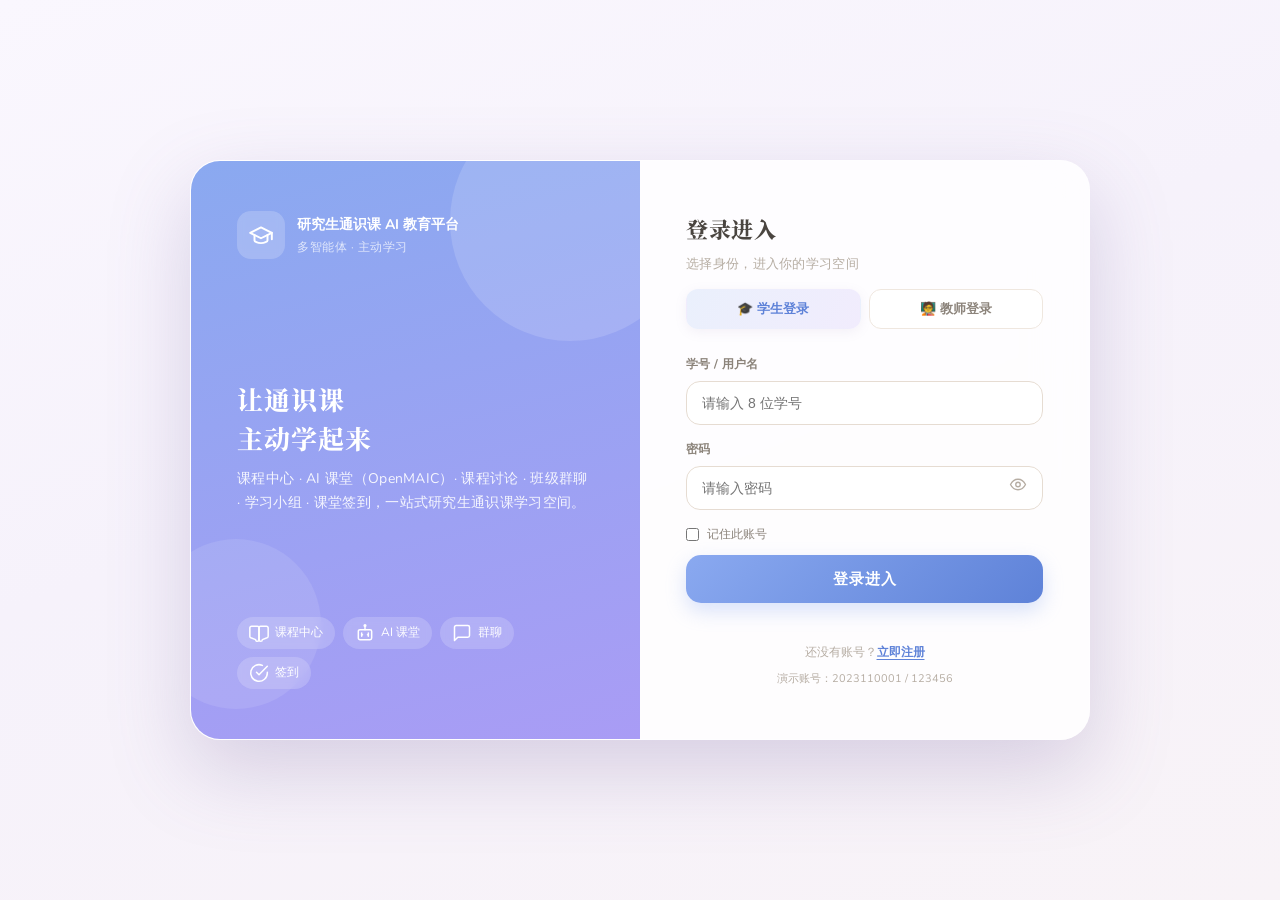
==== commit 21d4021c: "feat: 登录页增加身份切换按钮（学生登录 / 教师登录） - 登录页顶部两个大按钮：🎓 学生登录 / 🧑🏫 教师登录 - 切换身份同步更新输入框提示与演示账号提示 - 退出登录时自动回到学生身份默" ====
--- a/index.html
+++ b/index.html
@@ -32,9 +32,13 @@
     </div>
     <div class="login-right">
       <h2 style="margin-bottom:6px">登录进入</h2>
-      <p class="h-sub" style="margin-bottom:18px">使用账号进入学习空间（学生 / 教师）</p>
+      <p class="h-sub" style="margin-bottom:14px">选择身份，进入你的学习空间</p>
+      <div class="role-switch">
+        <button type="button" class="rs-btn on" id="rsStudent" onclick="pickRole('student')">🎓 学生登录</button>
+        <button type="button" class="rs-btn" id="rsTeacher" onclick="pickRole('teacher')">🧑‍🏫 教师登录</button>
+      </div>
       <div id="loginForm">
-        <div class="field"><label>学号 / 用户名</label><input id="li-user" placeholder="如 2023110001 或 teacher01" /></div>
+        <div class="field"><label>学号 / 用户名</label><input id="li-user" placeholder="请输入 8 位学号" /></div>
         <div class="field">
           <label>密码</label>
           <div class="field-in">
@@ -48,7 +52,7 @@
         <p class="muted" style="font-size:12px;margin-top:14px;text-align:center">
           还没有账号？<span class="link" onclick="showRegister()">立即注册</span>
         </p>
-        <p class="muted" style="font-size:11px;margin-top:8px;text-align:center">演示：学生 2023110001 · 教师 teacher01（密码均 123456）</p>
+        <p class="muted" style="font-size:11px;margin-top:8px;text-align:center" id="demoHint">演示账号：2023110001 / 123456</p>
       </div>
 
       <div id="regForm" style="display:none">
--- a/styles.css
+++ b/styles.css
@@ -536,3 +536,9 @@
 .tag-ok{color:#1a7f37;font-weight:600}
 .tag-no{color:#b42318}
 .btn.sm{padding:6px 12px;font-size:13px}
+
+/* ===================== 登录身份切换 ===================== */
+.role-switch{display:flex;gap:8px;margin-bottom:14px}
+.rs-btn{flex:1;padding:10px 0;border-radius:12px;border:1.5px solid var(--border);background:var(--surface);color:var(--text-2);font-weight:700;font-size:13px;cursor:pointer;transition:.18s}
+.rs-btn:hover{border-color:var(--primary);color:var(--primary)}
+.rs-btn.on{background:linear-gradient(120deg,var(--primary-soft),var(--ai-soft));border-color:transparent;color:var(--primary-deep);box-shadow:var(--shadow-sm)}
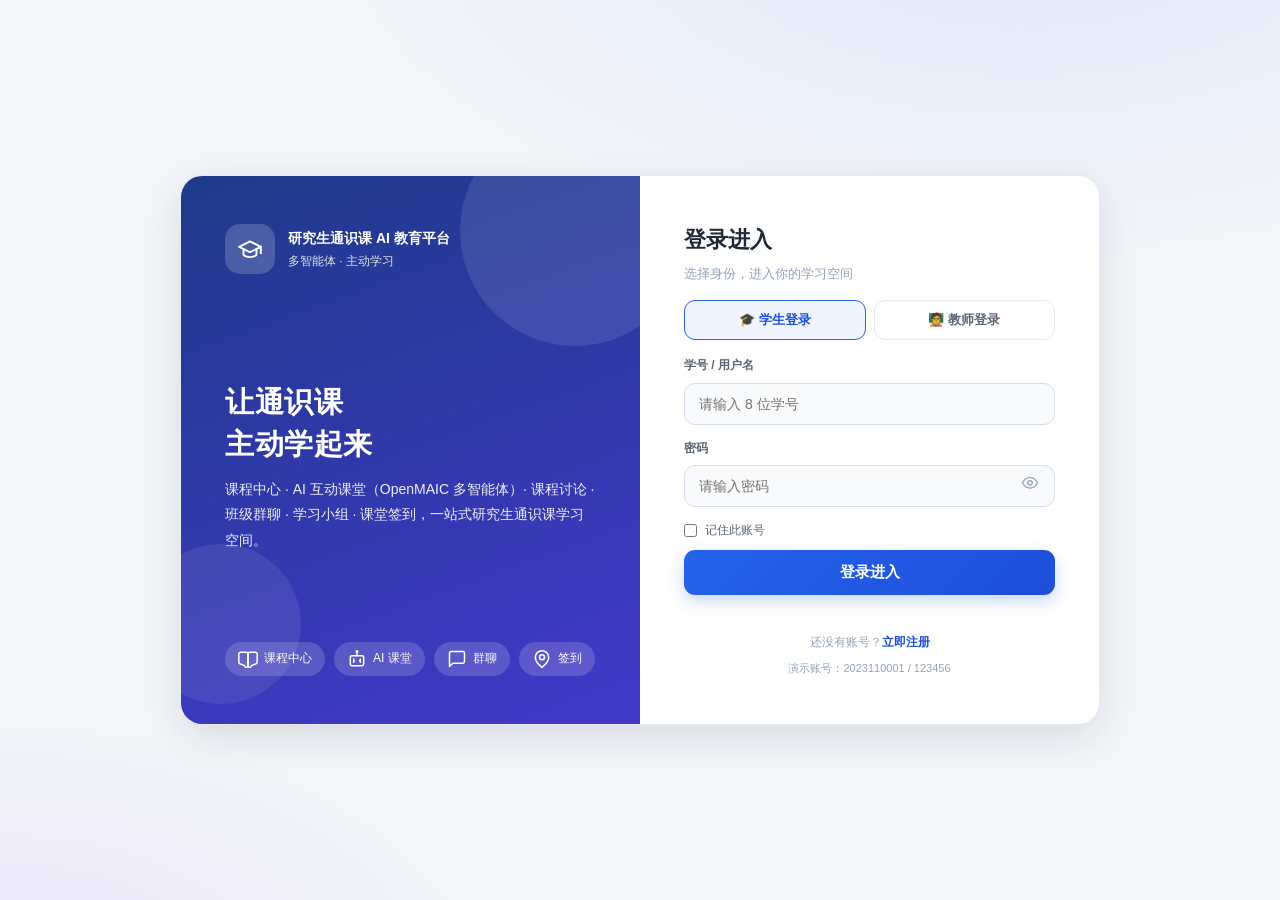
==== commit a2b5a782: "refactor: 学术专业风前端重做（学生/教师双端 + 可替换数据层）" ====
--- a/index.html
+++ b/index.html
@@ -4,14 +4,11 @@
 <meta charset="UTF-8" />
 <meta name="viewport" content="width=device-width, initial-scale=1.0" />
 <title>研究生通识课 AI 教育平台</title>
-<link rel="preconnect" href="https://fonts.googleapis.com" />
-<link rel="preconnect" href="https://fonts.gstatic.com" crossorigin />
-<link href="https://fonts.googleapis.com/css2?family=Noto+Serif+SC:wght@600;700;800&family=Nunito:wght@600;700;800&display=swap" rel="stylesheet" />
 <link rel="stylesheet" href="styles.css" />
 </head>
 <body>
 
-<!-- ============ 登录（仅学生） ============ -->
+<!-- ============ 登录 ============ -->
 <div id="login" class="login-wrap">
   <div class="login-card">
     <div class="login-left">
@@ -22,17 +19,18 @@
           <div class="b-sub">多智能体 · 主动学习</div>
         </div>
       </div>
-      <h1 style="font-size:26px;margin:18px 0 10px">让通识课<br>主动学起来</h1>
-      <p style="opacity:.9;font-size:14px;line-height:1.7">
-        课程中心 · AI 课堂（OpenMAIC）· 课程讨论 · 班级群聊 · 学习小组 · 课堂签到，一站式研究生通识课学习空间。
-      </p>
+      <h1>让通识课<br>主动学起来</h1>
+      <p>课程中心 · AI 互动课堂（OpenMAIC 多智能体）· 课程讨论 · 班级群聊 · 学习小组 · 课堂签到，一站式研究生通识课学习空间。</p>
       <div class="b-tags">
-        <span><span class="ic" data-icon="book-open"></span> 课程中心</span><span><span class="ic" data-icon="bot"></span> AI 课堂</span><span><span class="ic" data-icon="message"></span> 群聊</span><span><span class="ic" data-icon="check-circle"></span> 签到</span>
+        <span><span class="ic" data-icon="book-open"></span> 课程中心</span>
+        <span><span class="ic" data-icon="bot"></span> AI 课堂</span>
+        <span><span class="ic" data-icon="message"></span> 群聊</span>
+        <span><span class="ic" data-icon="map-pin"></span> 签到</span>
       </div>
     </div>
     <div class="login-right">
-      <h2 style="margin-bottom:6px">登录进入</h2>
-      <p class="h-sub" style="margin-bottom:14px">选择身份，进入你的学习空间</p>
+      <h2>登录进入</h2>
+      <p class="h-sub">选择身份，进入你的学习空间</p>
       <div class="role-switch">
         <button type="button" class="rs-btn on" id="rsStudent" onclick="pickRole('student')">🎓 学生登录</button>
         <button type="button" class="rs-btn" id="rsTeacher" onclick="pickRole('teacher')">🧑‍🏫 教师登录</button>
@@ -49,12 +47,11 @@
         <label class="remember"><input type="checkbox" id="li-remember" /> 记住此账号</label>
         <button class="btn" style="width:100%;margin-top:6px" onclick="doLogin()">登录进入</button>
         <p id="li-err" class="muted" style="color:var(--danger);min-height:18px;font-size:12px;margin-top:8px"></p>
-        <p class="muted" style="font-size:12px;margin-top:14px;text-align:center">
+        <p class="muted" style="font-size:12px;margin-top:12px;text-align:center">
           还没有账号？<span class="link" onclick="showRegister()">立即注册</span>
         </p>
         <p class="muted" style="font-size:11px;margin-top:8px;text-align:center" id="demoHint">演示账号：2023110001 / 123456</p>
       </div>
-
       <div id="regForm" style="display:none">
         <div class="field"><label>学号</label><input id="reg-user" placeholder="请输入 8 位学号" inputmode="numeric" maxlength="8" /></div>
         <div class="field">
@@ -88,17 +85,17 @@
     </div>
     <nav class="nav" id="nav"></nav>
     <div class="nav-card" id="aiCard">
-      <b>AI 课堂</b>
-      <div style="font-size:12px;color:var(--text-2);margin-top:4px">接入 OpenMAIC 多智能体</div>
-      <button class="btn ai" style="width:100%;margin-top:10px;padding:8px" onclick="navigate('aichat')">进入对话</button>
+      <b>AI 互动课堂</b>
+      <div style="font-size:12px;color:var(--sidebar-text);margin-top:4px">接入 OpenMAIC 多智能体</div>
+      <button class="btn ai" style="width:100%;margin-top:9px;padding:8px" onclick="navigate('aichat')">进入对话</button>
     </div>
   </aside>
 
   <main class="main">
     <div class="topbar">
-      <div class="search"><span class="ic" data-icon="search"></span><input id="topSearch" placeholder="搜索课程、资料、讨论…" /></div>
+      <div class="search"><span class="ic" data-icon="search"></span><input id="topSearch" placeholder="搜索课程、资料、讨论…" oninput="onSearch(this.value)" /></div>
       <div class="top-actions">
-        <div class="bell" id="bellBtn"><span class="ic" data-icon="bell"></span><span class="dot"></span>
+        <div class="bell" id="bellBtn" onclick="toggleNotify()"><span class="ic" data-icon="bell"></span><span class="dot"></span>
           <div class="notify" id="notifyPanel"></div>
         </div>
         <div class="avatar-wrap">
@@ -132,8 +129,9 @@
   </div>
 </div>
 
+<script src="icons.js"></script>
 <script src="data.js"></script>
-<script src="icons.js"></script>
+<script src="api.js"></script>
 <script src="app.js"></script>
 <script src="teacher.js"></script>
 </body>
--- a/styles.css
+++ b/styles.css
@@ -1,450 +1,487 @@
 /* =========================================================
-   研究生通识课 AI 教育平台 · 学生端  —  唯美·氛围版主题
-   配色：晨雾渐变 + 雾蓝紫 × 暖桃；毛玻璃卡片 + 漂浮光晕
+   研究生通识课 AI 教育平台 · 学术专业风（蓝白 + 深色侧边栏）
+   设计目标：稳重、清晰、像学堂在线 / 学习通，便于研究生申报展示
    ========================================================= */
 
 :root{
-  --bg:#F7F4FB;
-  --bg-2:#EFEAF6;
+  /* 表面与背景 */
+  --bg:#F4F6FA;
   --surface:#FFFFFF;
-  --surface-2:#FBF9FE;
-  --glass:rgba(255,255,255,.62);
-  --glass-border:rgba(255,255,255,.7);
-
-  --primary:#8AA9F0;
-  --primary-soft:#EAF0FC;
-  --primary-deep:#5E82D8;
-
-  --accent:#FFB49E;
-  --accent-soft:#FFEDE7;
-
-  --ai:#A99CF5;
-  --ai-soft:#F1ECFD;
-
-  --text:#4A4540;
-  --text-2:#8C847B;
-  --text-3:#B6ADA3;
-
-  --border:#EFE7DF;
-  --border-2:#E6DCD2;
-
-  --success:#62CBA0;
-  --warning:#F5C26B;
-  --danger:#F2A0A0;
-
-  --radius:20px;
-  --radius-sm:13px;
-
-  --shadow:0 10px 30px rgba(150,130,180,.14);
-  --shadow-sm:0 3px 12px rgba(150,130,180,.10);
-  --shadow-glow:0 14px 40px rgba(138,169,240,.28);
-
-  --font-sans:"Nunito","PingFang SC","Microsoft YaHei","Segoe UI",sans-serif;
-  --font-serif:"Noto Serif SC","Songti SC","STSong",serif;
+  --surface-2:#F8FAFC;
+  --surface-3:#EEF2F7;
+
+  /* 深色侧边栏 */
+  --sidebar:#0F172A;
+  --sidebar-2:#1E293B;
+  --sidebar-text:#CBD5E1;
+  --sidebar-text-2:#7C8AA0;
+
+  /* 主色：学术蓝 */
+  --primary:#2563EB;
+  --primary-deep:#1D4ED8;
+  --primary-soft:#EFF4FF;
+  --primary-line:#D9E4FB;
+
+  /* AI 强调：克制的紫 */
+  --ai:#7C3AED;
+  --ai-deep:#6D28D9;
+  --ai-soft:#F3EFFE;
+
+  /* 辅助色 */
+  --accent:#0EA5E9;
+  --accent-soft:#E6F6FE;
+
+  --text:#1F2937;
+  --text-2:#5B6675;
+  --text-3:#94A3B8;
+
+  --border:#E6EAF1;
+  --border-2:#D8DEE9;
+
+  --success:#16A34A;
+  --success-soft:#E8F6EE;
+  --warning:#D97706;
+  --warning-soft:#FDF2E0;
+  --danger:#DC2626;
+  --danger-soft:#FCE9E9;
+
+  --radius:14px;
+  --radius-sm:10px;
+  --radius-lg:20px;
+
+  --shadow-sm:0 1px 2px rgba(15,23,42,.06), 0 1px 3px rgba(15,23,42,.05);
+  --shadow:0 1px 3px rgba(15,23,42,.08), 0 10px 30px rgba(15,23,42,.06);
+  --shadow-lg:0 12px 40px rgba(15,23,42,.12);
+
+  --font-sans:"PingFang SC","Microsoft YaHei","Segoe UI",Roboto,Helvetica,Arial,sans-serif;
+  --sidebar-w:238px;
 }
 
 *{box-sizing:border-box;margin:0;padding:0}
 html,body{height:100%}
-
 body{
   font-family:var(--font-sans);
   background:var(--bg);
   color:var(--text);
   font-size:14px;
-  line-height:1.65;
-  position:relative;
-  overflow-x:hidden;
+  line-height:1.6;
   -webkit-font-smoothing:antialiased;
 }
-/* —— 收敛装饰：仅保留一层柔和底色，去掉光晕与漂浮动画 —— */
-body::before{
-  content:"";position:fixed;inset:0;z-index:-2;
-  background:linear-gradient(160deg,#FAF7FE 0%, #F6F2FB 45%, #F8F3F7 100%);
-}
-body::after{display:none}
-
+button{font-family:inherit;cursor:pointer;border:none;outline:none;background:none}
+a{color:inherit;text-decoration:none}
 ::-webkit-scrollbar{width:9px;height:9px}
-::-webkit-scrollbar-thumb{background:#DCD2E8;border-radius:8px;border:2px solid transparent;background-clip:padding-box}
-::-webkit-scrollbar-thumb:hover{background:#C9BBE0;background-clip:padding-box}
-
-button{font-family:inherit;cursor:pointer;border:none;outline:none}
-a{color:inherit;text-decoration:none}
+::-webkit-scrollbar-thumb{background:#CBD3DF;border-radius:8px;border:2px solid transparent;background-clip:padding-box}
+::-webkit-scrollbar-thumb:hover{background:#B3BDCC;background-clip:padding-box}
 
 /* ===================== 布局 ===================== */
 #app{display:flex;min-height:100vh}
 
+/* —— 深色侧边栏 —— */
 .sidebar{
-  width:240px;background:var(--glass);
-  backdrop-filter:blur(18px);-webkit-backdrop-filter:blur(18px);
-  border-right:1px solid var(--glass-border);
-  padding:22px 16px;display:flex;flex-direction:column;
-  position:fixed;height:100vh;left:0;top:0;z-index:20;
-  box-shadow:6px 0 30px rgba(150,130,180,.06);
-}
-.logo{display:flex;align-items:center;gap:11px;padding:6px 10px 20px}
+  width:var(--sidebar-w);
+  background:var(--sidebar);
+  color:var(--sidebar-text);
+  padding:20px 14px;
+  display:flex;flex-direction:column;
+  position:fixed;height:100vh;left:0;top:0;z-index:30;
+  border-right:1px solid #1B2740;
+}
+.logo{display:flex;align-items:center;gap:11px;padding:6px 10px 18px}
 .logo .mark{
-  width:40px;height:40px;border-radius:13px;
-  background:linear-gradient(135deg,var(--primary),var(--ai));color:#fff;
-  display:flex;align-items:center;justify-content:center;font-size:19px;
-  box-shadow:0 6px 16px rgba(138,169,240,.4);
-}
-.logo .name{font-size:15px;font-weight:800;letter-spacing:.3px}
-.logo .sub{font-size:11px;color:var(--text-3);letter-spacing:1px}
-.role-tag{display:inline-block;margin-top:5px;font-size:11px;font-weight:700;padding:2px 11px;border-radius:20px;letter-spacing:.5px}
-.role-tag.student{background:var(--primary-soft);color:var(--primary-deep)}
-.role-tag.teacher{background:var(--ai-soft);color:#6B5BD8}
-.role-tag.admin{background:#FDE7E7;color:#C75B5B}
-
-.nav{display:flex;flex-direction:column;gap:5px;margin-top:8px}
-.nav-item{display:flex;align-items:center;gap:12px;padding:12px 14px;border-radius:15px;color:var(--text-2);font-weight:600;transition:.2s;position:relative}
-.nav-item .ic{font-size:17px;width:22px;text-align:center}
-.nav-item:hover{background:var(--surface-2);color:var(--text);transform:translateX(2px)}
-.nav-item.active{background:linear-gradient(120deg,var(--primary-soft),var(--ai-soft));color:var(--primary-deep);font-weight:800}
-.nav-item.active::before{content:"";position:absolute;left:-16px;top:50%;transform:translateY(-50%);width:4px;height:22px;border-radius:0 4px 4px 0;background:linear-gradient(var(--primary),var(--ai))}
-.nav-item .badge{margin-left:auto;background:linear-gradient(135deg,var(--accent),#FF9E7A);color:#fff;font-size:11px;padding:1px 8px;border-radius:20px;box-shadow:0 3px 8px rgba(255,158,122,.4)}
+  width:38px;height:38px;border-radius:11px;
+  background:linear-gradient(135deg,var(--primary),var(--ai));
+  color:#fff;display:flex;align-items:center;justify-content:center;font-size:18px;
+  box-shadow:0 6px 16px rgba(37,99,235,.45);
+}
+.logo b{color:#fff;font-size:15px;font-weight:800;letter-spacing:.3px;display:block;line-height:1.2}
+.logo .sub{font-size:11px;color:var(--sidebar-text-2);letter-spacing:1px}
+.nav{display:flex;flex-direction:column;gap:3px;margin-top:6px}
+.nav-item{
+  display:flex;align-items:center;gap:12px;padding:11px 13px;border-radius:11px;
+  color:var(--sidebar-text);font-weight:600;font-size:13.5px;transition:.18s;position:relative;
+}
+.nav-item .ic{font-size:17px;width:22px;text-align:center;opacity:.9}
+.nav-item:hover{background:var(--sidebar-2);color:#fff}
+.nav-item.active{background:linear-gradient(100deg,rrgba(37,99,235,.22),rgba(124,58,237,.12));color:#fff;font-weight:800}
+.nav-item.active::before{content:"";position:absolute;left:-14px;top:50%;transform:translateY(-50%);width:4px;height:22px;border-radius:0 4px 4px 0;background:linear-gradient(var(--primary),var(--ai))}
+.nav-item .badge{margin-left:auto;background:var(--primary);color:#fff;font-size:11px;padding:1px 8px;border-radius:20px;font-weight:700}
 .nav-spacer{margin-top:auto}
 .nav-card{
-  background:linear-gradient(135deg,var(--ai-soft),var(--accent-soft));
-  border:1px solid rgba(255,255,255,.6);border-radius:18px;
-  padding:16px;font-size:12px;color:var(--text-2);
-  box-shadow:var(--shadow-sm);
-}
-.nav-card b{display:block;color:var(--text);font-size:13px;margin-bottom:5px;font-weight:800}
-
-.main{margin-left:240px;flex:1;display:flex;flex-direction:column;min-width:0}
+  background:linear-gradient(135deg,rgba(124,58,237,.18),rgba(14,165,233,.12));
+  border:1px solid rgba(255,255,255,.08);
+  border-radius:13px;padding:14px;font-size:12px;color:var(--sidebar-text);
+}
+.nav-card b{display:block;color:#fff;font-size:13px;margin-bottom:4px;font-weight:800}
+.nav-card .btn.ai{margin-top:9px;padding:8px;font-size:12.5px}
+
+/* —— 主区域 —— */
+.main{margin-left:var(--sidebar-w);flex:1;display:flex;flex-direction:column;min-width:0}
 .topbar{
-  height:66px;background:var(--glass);
-  backdrop-filter:blur(18px);-webkit-backdrop-filter:blur(18px);
-  border-bottom:1px solid var(--glass-border);
-  display:flex;align-items:center;gap:16px;padding:0 28px;
-  position:sticky;top:0;z-index:15;
-}
-.search{flex:1;max-width:440px;display:flex;align-items:center;gap:9px;background:rgba(255,255,255,.7);border:1px solid var(--border);border-radius:15px;padding:10px 15px;color:var(--text-3);transition:.2s}
-.search:focus-within{border-color:var(--primary);box-shadow:0 0 0 4px rgba(138,169,240,.14)}
+  height:64px;background:rgba(255,255,255,.85);backdrop-filter:blur(10px);
+  border-bottom:1px solid var(--border);
+  display:flex;align-items:center;gap:16px;padding:0 26px;
+  position:sticky;top:0;z-index:20;
+}
+.search{flex:1;max-width:420px;display:flex;align-items:center;gap:9px;background:var(--surface-2);border:1px solid var(--border);border-radius:11px;padding:9px 14px;color:var(--text-3);transition:.18s}
+.search:focus-within{border-color:var(--primary);box-shadow:0 0 0 3px var(--primary-soft);background:#fff}
 .search input{border:none;background:transparent;outline:none;flex:1;font-size:13px;color:var(--text)}
-.top-actions{margin-left:auto;display:flex;align-items:center;gap:18px}
-.bell{position:relative;font-size:19px;cursor:pointer;transition:.2s}
-.bell:hover{transform:scale(1.1)}
-.bell .dot{position:absolute;top:-2px;right:-2px;width:9px;height:9px;background:var(--accent);border-radius:50%;border:2px solid #fff;box-shadow:0 0 0 2px rgba(255,180,158,.4)}
-.avatar{width:40px;height:40px;border-radius:50%;background:linear-gradient( 135deg,var(--accent),var(--primary));color:#fff;display:flex;align-items:center;justify-content:center;font-weight:800;font-size:12px;letter-spacing:-.5px;cursor:pointer;box-shadow:0 6px 16px rgba(255,180,158,.35);transition:.2s}
+.top-actions{margin-left:auto;display:flex;align-items:center;gap:16px}
+.bell{position:relative;font-size:19px;color:var(--text-2);cursor:pointer;transition:.18s}
+.bell:hover{color:var(--primary);transform:scale(1.06)}
+.bell .dot{position:absolute;top:-1px;right:-1px;width:8px;height:8px;background:var(--danger);border-radius:50%;border:2px solid #fff}
+.avatar{width:38px;height:38px;border-radius:50%;background:linear-gradient(135deg,var(--primary),var(--ai));color:#fff;display:flex;align-items:center;justify-content:center;font-weight:800;font-size:12px;cursor:pointer;box-shadow:var(--shadow-sm);transition:.18s}
 .avatar:hover{transform:scale(1.06)}
-.content{padding:28px;max-width:1200px;width:100%}
-
-.page{display:none;animation:fadeUp .4s cubic-bezier(.22,1,.36,1)}
+.content{padding:26px 30px;max-width:1240px;width:100%}
+
+.page{display:none;animation:fadeUp .35s cubic-bezier(.22,1,.36,1)}
 .page.active{display:block}
-@keyframes fadeUp{from{opacity:0;transform:translateY(14px)}to{opacity:1;transform:none}}
+@keyframes fadeUp{from{opacity:0;transform:translateY(10px)}to{opacity:1;transform:none}}
 
 /* ===================== 通用组件 ===================== */
-.h-title{font-size:23px;font-weight:800;margin-bottom:5px;letter-spacing:.4px}
-.h-sub{color:var(--text-3);font-size:13px;margin-bottom:22px;letter-spacing:.3px}
+.h-title{font-size:22px;font-weight:800;margin-bottom:4px;letter-spacing:.2px}
+.h-sub{color:var(--text-3);font-size:13px;margin-bottom:20px}
 .row{display:flex;gap:16px;flex-wrap:wrap}
-.card{background:var(--surface);border:1px solid var(--border);border-radius:var(--radius);padding:20px;box-shadow:var(--shadow-sm);transition:.25s}
+.card{background:var(--surface);border:1px solid var(--border);border-radius:var(--radius);padding:20px;box-shadow:var(--shadow-sm);transition:.22s}
 .card.h{box-shadow:var(--shadow)}
-.card:hover{box-shadow:var(--shadow);border-color:var(--primary)}
-
-.btn{background:linear-gradient(135deg,var(--primary),var(--primary-deep));color:#fff;padding:11px 20px;border-radius:15px;font-weight:700;font-size:13px;transition:.2s;box-shadow:0 8px 20px rgba(138,169,240,.32)}
-.btn:hover{filter:brightness(1.05);transform:translateY(-2px);box-shadow:0 12px 26px rgba(138,169,240,.4)}
+.card:hover{box-shadow:var(--shadow);border-color:var(--primary-line)}
+
+.btn{background:linear-gradient(135deg,var(--primary),var(--primary-deep));color:#fff;padding:10px 18px;border-radius:11px;font-weight:700;font-size:13px;transition:.18s;box-shadow:0 6px 16px rgba(37,99,235,.25)}
+.btn:hover{filter:brightness(1.05);transform:translateY(-1px);box-shadow:0 8px 20px rgba(37,99,235,.32)}
 .btn:active{transform:translateY(0)}
-.btn.ai{background:linear-gradient(135deg,var(--ai),#8975EE)}
-.btn.ai:hover{filter:brightness(1.05);box-shadow:0 12px 26px rgba(169,156,245,.4)}
+.btn.ai{background:linear-gradient(135deg,var(--ai),var(--ai-deep))}
+.btn.ai:hover{box-shadow:0 8px 20px rgba(124,58,237,.32)}
 .btn.ghost{background:var(--surface);color:var(--text);border:1px solid var(--border-2);box-shadow:none}
 .btn.ghost:hover{background:var(--surface-2);transform:none;box-shadow:var(--shadow-sm)}
-.link{color:var(--primary-deep);cursor:pointer;font-weight:700;text-decoration:underline;text-underline-offset:3px}
-.link:hover{color:var(--primary)}
-.btn.sm{padding:8px 14px;font-size:12px;border-radius:12px}
-
-.tag{display:inline-block;padding:3px 11px;border-radius:20px;font-size:11px;font-weight:700;letter-spacing:.3px}
+.btn.sm{padding:7px 13px;font-size:12px;border-radius:9px}
+.btn.danger{background:linear-gradient(135deg,#EF4444,#DC2626);box-shadow:0 6px 16px rgba(220,38,38,.22)}
+
+.link{color:var(--primary-deep);cursor:pointer;font-weight:700}
+.link:hover{color:var(--primary);text-decoration:underline;text-underline-offset:3px}
+
+.tag{display:inline-block;padding:3px 10px;border-radius:20px;font-size:11px;font-weight:700;letter-spacing:.2px}
 .tag.blue{background:var(--primary-soft);color:var(--primary-deep)}
-.tag.ai{background:var(--ai-soft);color:#6B5BD8}
-.tag.warm{background:var(--accent-soft);color:#E0764E}
-.tag.green{background:#E7F7EF;color:#2E9E6B}
-.tag.gray{background:var(--bg-2);color:var(--text-2)}
-.tag.red{background:#FDE7E7;color:#C75B5B}
+.tag.ai{background:var(--ai-soft);color:var(--ai-deep)}
+.tag.sky{background:var(--accent-soft);color:#0369A1}
+.tag.green{background:var(--success-soft);color:#15803D}
+.tag.amber{background:var(--warning-soft);color:var(--warning)}
+.tag.gray{background:var(--surface-3);color:var(--text-2)}
+.tag.red{background:var(--danger-soft);color:var(--danger)}
 
 .muted{color:var(--text-3)}
-.pill{display:flex;align-items:center;gap:10px}
-.progress{height:9px;background:var(--bg-2);border-radius:20px;overflow:hidden}
-.progress>span{display:block;height:100%;background:linear-gradient(90deg,var(--primary),var(--ai));border-radius:20px}
-
-/* ===================== 登录（唯美） ===================== */
-.login-wrap{height:100vh;display:flex;align-items:center;justify-content:center;background:transparent;position:relative;overflow:hidden}
-.login-wrap::before{display:none}
-.login-wrap::after{display:none}
-
+.toolbar{display:flex;align-items:center;gap:10px;margin-bottom:18px;flex-wrap:wrap}
+.toolbar .filter{margin-bottom:0}
+.filter{display:flex;gap:8px;margin-bottom:18px;flex-wrap:wrap}
+.filter button{padding:8px 16px;border-radius:10px;background:var(--surface);border:1px solid var(--border-2);color:var(--text-2);font-weight:700;font-size:13px;transition:.18s}
+.filter button:hover{border-color:var(--primary);color:var(--primary)}
+.filter button.active{background:var(--primary);color:#fff;border-color:transparent}
+
+.progress{height:8px;background:var(--surface-3);border-radius:20px;overflow:hidden}
+.progress>span{display:block;height:100%;background:linear-gradient(90deg,var(--primary),var(--ai));border-radius:20px;transition:.4s}
+
+/* ===================== 登录 ===================== */
+.login-wrap{height:100vh;display:flex;align-items:center;justify-content:center;background:
+  radial-gradient(1200px 600px at 80% -10%, rgba(37,99,235,.10), transparent 60%),
+  radial-gradient(900px 500px at 0% 110%, rgba(124,58,237,.10), transparent 55%),
+  var(--bg);
+}
 .login-card{
-  width:900px;max-width:94vw;background:var(--glass);
-  backdrop-filter:blur(26px);-webkit-backdrop-filter:blur(26px);
-  border:1px solid var(--glass-border);
-  border-radius:30px;overflow:hidden;display:flex;
-  box-shadow:0 30px 80px rgba(120,100,160,.25);
-  position:relative;z-index:2;
+  width:920px;max-width:94vw;background:var(--surface);
+  border:1px solid var(--border);border-radius:22px;overflow:hidden;display:flex;
+  box-shadow:var(--shadow-lg);
 }
 .login-left{
-  flex:1;background:linear-gradient(165deg,var(--primary) 0%, var(--ai) 100%);
-  color:#fff;padding:50px 46px;display:flex;flex-direction:column;justify-content:space-between;
-  position:relative;overflow:hidden;
-}
-.login-left::before{content:"";position:absolute;width:240px;height:240px;border-radius:50%;background:rgba(255,255,255,.14);top:-60px;right:-50px}
-.login-left::after{content:"";position:absolute;width:170px;height:170px;border-radius:50%;background:rgba(255,255,255,.10);bottom:30px;left:-40px}
-.login-left h1,.login-left h2{position:relative;z-index:1}
-.login-left p{position:relative;z-index:1}
-.brand{display:flex;align-items:center;gap:13px;margin-bottom:auto;position:relative;z-index:1}
-.b-mark{width:52px;height:52px;border-radius:16px;background:rgba(255,255,255,.22);display:flex;align-items:center;justify-content:center;font-size:26px;backdrop-filter:blur(4px)}
-.b-sub{font-size:12px;color:rgba(255,255,255,.85);margin-top:3px;letter-spacing:.5px}
-.login-left h1{font-family:var(--font-serif);font-size:30px;font-weight:800;line-height:1.5;letter-spacing:1px}
-.login-left p{opacity:.92;font-size:14px;line-height:1.8;letter-spacing:.3px}
-.b-tags{display:flex;flex-wrap:wrap;gap:9px;margin-top:auto;position:relative;z-index:1}
-.b-tags > span{background:rgba(255,255,255,.2);padding:7px 14px;border-radius:999px;font-size:12px;backdrop-filter:blur(4px);display:inline-flex;align-items:center;gap:6px}
-
-.login-right{flex:1;padding:50px 46px;display:flex;flex-direction:column;justify-content:center;background:rgba(255,255,255,.5)}
-.login-right h2{font-family:var(--font-serif);font-size:24px;font-weight:800;margin-bottom:6px;letter-spacing:.5px}
-.role-tabs{display:flex;gap:8px;background:var(--bg-2);padding:5px;border-radius:15px;margin-bottom:20px}
-.role-tabs button{flex:1;padding:10px;border-radius:11px;background:transparent;color:var(--text-2);font-weight:700;font-size:13px;transition:.2s}
-.role-tabs button.active{background:var(--surface);color:var(--primary-deep);box-shadow:var(--shadow-sm)}
-.field{margin-bottom:15px;position:relative}
-.field label{display:block;font-size:12px;color:var(--text-2);margin-bottom:7px;font-weight:700;letter-spacing:.3px}
-.field input{width:100%;padding:13px 15px;border:1px solid var(--border-2);border-radius:14px;font-size:14px;background:rgba(255,255,255,.8);outline:none;transition:.2s}
-.field input:focus{border-color:var(--primary);box-shadow:0 0 0 4px rgba(138,169,240,.14);background:#fff}
-.login-right .btn{width:100%;padding:14px;margin-top:8px;font-size:15px;letter-spacing:1px}
-
-/* ===================== 首页（学生） ===================== */
-.stat-grid{display:grid;grid-template-columns:repeat(4,1fr);gap:16px;margin-bottom:24px}
-.stat{background:var(--surface);border:1px solid var(--border);border-radius:var(--radius);padding:20px;box-shadow:var(--shadow-sm);position:relative;overflow:hidden;transition:.25s}
-.stat::after{content:"";position:absolute;right:-20px;top:-20px;width:90px;height:90px;border-radius:50%;background:linear-gradient(135deg,var(--primary-soft),var(--ai-soft));opacity:.5}
-.stat:hover{box-shadow:var(--shadow);border-color:var(--primary)}
-.stat .ic{width:46px;height:46px;border-radius:14px;display:flex;align-items:center;justify-content:center;font-size:21px;margin-bottom:12px;position:relative;z-index:1;box-shadow:var(--shadow-sm)}
-.stat .num{font-size:26px;font-weight:800;position:relative;z-index:1;font-family:var(--font-serif);letter-spacing:.5px}
-.stat .lbl{color:var(--text-3);font-size:12px;position:relative;z-index:1}
-
-.course-grid{display:grid;grid-template-columns:repeat(auto-fill,minmax(248px,1fr));gap:18px;margin-top:14px}
-.course-card{border-radius:var(--radius);overflow:hidden;background:var(--surface);border:1px solid var(--border);box-shadow:var(--shadow-sm);transition:.25s;cursor:pointer;position:relative}
-.course-card:hover{box-shadow:var(--shadow);border-color:var(--primary)}
-.course-cover{height:128px;display:flex;align-items:center;justify-content:center;font-size:52px;color:#fff;position:relative;overflow:hidden}
-.course-cover::after{content:"";position:absolute;inset:0;background:linear-gradient(160deg,rgba(255,255,255,.18),transparent 50%)}
-.course-body{padding:16px}
-.course-body h4{font-size:15px;margin-bottom:5px;font-weight:800}
-.course-meta{font-size:12px;color:var(--text-3);margin-bottom:12px}
+  flex:1;background:linear-gradient(160deg,#1E3A8A 0%, #4338CA 100%);
+  color:#fff;padding:48px 44px;display:flex;flex-direction:column;position:relative;overflow:hidden;
+}
+.login-left::before{content:"";position:absolute;width:230px;height:230px;border-radius:50%;background:rgba(255,255,255,.10);top:-60px;right:-50px}
+.login-left::after{content:"";position:absolute;width:160px;height:160px;border-radius:50%;background:rgba(255,255,255,.08);bottom:20px;left:-40px}
+.login-left>*{position:relative;z-index:1}
+.brand{display:flex;align-items:center;gap:13px;margin-bottom:auto}
+.b-mark{width:50px;height:50px;border-radius:15px;background:rgba(255,255,255,.18);display:flex;align-items:center;justify-content:center;font-size:25px}
+.b-sub{font-size:12px;color:rgba(255,255,255,.85);margin-top:3px}
+.login-left h1{font-size:29px;font-weight:800;line-height:1.45;margin:18px 0 12px;letter-spacing:.5px}
+.login-left p{opacity:.92;font-size:14px;line-height:1.8}
+.b-tags{display:flex;flex-wrap:wrap;gap:9px;margin-top:auto}
+.b-tags>span{background:rgba(255,255,255,.16);padding:7px 13px;border-radius:999px;font-size:12px;display:inline-flex;align-items:center;gap:6px}
+
+.login-right{flex:1;padding:46px 44px;display:flex;flex-direction:column;justify-content:center}
+.login-right h2{font-size:22px;font-weight:800;margin-bottom:6px}
+.login-right .h-sub{margin-bottom:16px}
+.role-switch{display:flex;gap:8px;margin-bottom:16px}
+.rs-btn{flex:1;padding:10px 0;border-radius:11px;border:1.5px solid var(--border);background:var(--surface);color:var(--text-2);font-weight:700;font-size:13px;transition:.18s}
+.rs-btn:hover{border-color:var(--primary);color:var(--primary)}
+.rs-btn.on{background:var(--primary-soft);border-color:var(--primary);color:var(--primary-deep)}
+.field{margin-bottom:14px}
+.field label{display:block;font-size:12px;color:var(--text-2);margin-bottom:7px;font-weight:700}
+.field input{width:100%;padding:12px 14px;border:1px solid var(--border-2);border-radius:11px;font-size:14px;background:var(--surface-2);outline:none;transition:.18s}
+.field input:focus{border-color:var(--primary);box-shadow:0 0 0 3px var(--primary-soft);background:#fff}
+.field-in{position:relative}
+.field-in input{padding-right:44px}
+.eye{position:absolute;right:12px;top:50%;transform:translateY(-50%);color:var(--text-3);cursor:pointer;padding:4px}
+.eye:hover{color:var(--primary)}
+.remember{display:flex;align-items:center;gap:8px;font-size:12px;color:var(--text-2);margin:2px 0 4px;cursor:pointer}
+.remember input{accent-color:var(--primary)}
+.login-right .btn{width:100%;padding:13px;margin-top:6px;font-size:15px}
+
+/* ===================== 首页 ===================== */
+.stat-grid{display:grid;grid-template-columns:repeat(4,1fr);gap:16px;margin-bottom:22px}
+.stat{background:var(--surface);border:1px solid var(--border);border-radius:var(--radius);padding:18px 20px;box-shadow:var(--shadow-sm);transition:.22s;position:relative;overflow:hidden}
+.stat:hover{box-shadow:var(--shadow);transform:translateY(-2px)}
+.stat .ic{width:44px;height:44px;border-radius:12px;display:flex;align-items:center;justify-content:center;font-size:20px;margin-bottom:12px;color:#fff;background:linear-gradient(135deg,var(--primary),var(--ai))}
+.stat .ic.g{background:linear-gradient(135deg,#10B981,#059669)}
+.stat .ic.s{background:linear-gradient(135deg,#0EA5E9,#0284C7)}
+.stat .ic.a{background:linear-gradient(135deg,var(--ai),var(--ai-deep))}
+.stat .num{font-size:25px;font-weight:800;letter-spacing:.3px}
+.stat .lbl{color:var(--text-3);font-size:12px;margin-top:2px}
+.stat .trend{font-size:11px;color:var(--success);margin-top:6px;font-weight:700}
+
+.course-grid{display:grid;grid-template-columns:repeat(auto-fill,minmax(250px,1fr));gap:18px;margin-top:12px}
+.course-card{border-radius:var(--radius);overflow:hidden;background:var(--surface);border:1px solid var(--border);box-shadow:var(--shadow-sm);transition:.22s;cursor:pointer}
+.course-card:hover{box-shadow:var(--shadow);transform:translateY(-3px);border-color:var(--primary-line)}
+.course-cover{height:120px;display:flex;align-items:center;justify-content:center;font-size:44px;color:#fff;font-weight:800;position:relative;overflow:hidden}
+.course-cover::after{content:"";position:absolute;inset:0;background:linear-gradient(160deg,rgba(255,255,255,.16),transparent 55%)}
+.course-body{padding:15px 16px}
+.course-body h4{font-size:15px;margin-bottom:4px;font-weight:800}
+.course-meta{font-size:12px;color:var(--text-3);margin-bottom:10px}
 .course-card .progress{margin-top:4px}
+.course-card .progress+p{font-size:11px;color:var(--text-3);margin-top:6px}
 
 .ai-banner{
-  background:linear-gradient(120deg,var(--ai-soft),var(--accent-soft));
-  border:1px solid rgba(255,255,255,.6);
-  border-radius:var(--radius);padding:22px 26px;display:flex;align-items:center;gap:20px;margin-bottom:24px;
-  box-shadow:var(--shadow-sm);position:relative;overflow:hidden;
-}
-.ai-banner::before{content:"";position:absolute;right:-30px;top:-30px;width:140px;height:140px;border-radius:50%;background:radial-gradient(circle,rgba(255,255,255,.5),transparent 70%)}
-.ai-banner .emoji{font-size:46px;filter:drop-shadow(0 6px 12px rgba(169,156,245,.4))}
-.ai-banner h3{font-size:18px;margin-bottom:4px;font-weight:800;font-family:var(--font-serif);letter-spacing:.5px}
+  background:linear-gradient(120deg,var(--ai-soft),#EAF1FF);
+  border:1px solid var(--primary-line);
+  border-radius:var(--radius);padding:20px 24px;display:flex;align-items:center;gap:18px;margin-bottom:22px;
+}
+.ai-banner .emoji{font-size:42px}
+.ai-banner h3{font-size:17px;margin-bottom:3px;font-weight:800}
 .ai-banner p{font-size:13px;color:var(--text-2)}
 
-/* ===================== 课程中心 ===================== */
-.filter{display:flex;gap:9px;margin-bottom:20px;flex-wrap:wrap}
-.filter button{padding:9px 18px;border-radius:13px;background:var(--surface);border:1px solid var(--border-2);color:var(--text-2);font-weight:700;font-size:13px;transition:.2s;box-shadow:var(--shadow-sm)}
-.filter button:hover{transform:translateY(-2px)}
-.filter button.active{background:linear-gradient(120deg,var(--primary-soft),var(--ai-soft));color:var(--primary-deep);border-color:transparent}
-
-/* ===================== 学习页 ===================== */
-.learn{display:grid;grid-template-columns:240px 1fr 270px;gap:18px;align-items:start}
-.chapter{font-size:13px;background:var(--surface);border:1px solid var(--border);border-radius:var(--radius);padding:16px;box-shadow:var(--shadow-sm)}
-.chapter .ch{font-weight:800;margin:12px 0 7px;color:var(--text);font-family:var(--font-serif);letter-spacing:.5px}
-.chapter .item{display:flex;align-items:center;gap:9px;padding:9px 11px;border-radius:11px;color:var(--text-2);cursor:pointer;transition:.18s}
+/* 通知公告 */
+.ann-list{display:flex;flex-direction:column;gap:10px;margin-top:8px}
+.ann-item{background:var(--surface);border:1px solid var(--border);border-radius:var(--radius);padding:14px 16px;box-shadow:var(--shadow-sm)}
+.ann-title{font-weight:700;display:flex;justify-content:space-between;align-items:center;gap:10px}
+.ann-course{font-size:11px;color:#fff;background:var(--primary);border-radius:20px;padding:2px 10px;white-space:nowrap}
+.ann-content{color:var(--text-2);font-size:13px;margin-top:6px;line-height:1.6}
+.ann-date{color:var(--text-3);font-size:11px}
+
+/* ===================== 课程详情 ===================== */
+.learn{display:grid;grid-template-columns:236px 1fr 264px;gap:18px;align-items:start}
+.chapter{font-size:13px;background:var(--surface);border:1px solid var(--border);border-radius:var(--radius);padding:16px;box-shadow:var(--shadow-sm);position:sticky;top:86px}
+.chapter .ch{font-weight:800;margin:12px 0 6px;color:var(--text)}
+.chapter .item{display:flex;align-items:center;gap:9px;padding:9px 11px;border-radius:10px;color:var(--text-2);cursor:pointer;transition:.16s;font-size:13px}
 .chapter .item:hover{background:var(--surface-2)}
-.chapter .item.active{background:linear-gradient(120deg,var(--primary-soft),var(--ai-soft));color:var(--primary-deep);font-weight:700}
-.video{background:linear-gradient(160deg,#3A3550,#574E7A);border-radius:var(--radius);height:384px;display:flex;align-items:center;justify-content:center;color:#fff;font-size:15px;position:relative;overflow:hidden;box-shadow:var(--shadow)}
-.video::before{content:"";position:absolute;inset:0;background:radial-gradient(circle at 30% 20%,rgba(169,156,245,.4),transparent 55%)}
-.video .play{width:68px;height:68px;border-radius:50%;background:rgba(255,255,255,.2);display:flex;align-items:center;justify-content:center;font-size:28px;backdrop-filter:blur(4px);transition:.2s;z-index:1}
-.video:hover .play{transform:scale(1.1);background:rgba(255,255,255,.28)}
+.chapter .item.active{background:var(--primary-soft);color:var(--primary-deep);font-weight:700}
+.chapter .item .tick{margin-left:auto;color:var(--success);font-size:12px}
+.video{background:linear-gradient(160deg,#0F172A,#1E293B);border-radius:var(--radius);height:380px;display:flex;align-items:center;justify-content:center;color:#fff;font-size:15px;position:relative;overflow:hidden;box-shadow:var(--shadow)}
+.video .play{width:66px;height:66px;border-radius:50%;background:rgba(255,255,255,.18);display:flex;align-items:center;justify-content:center;font-size:26px;transition:.2s}
+.video:hover .play{transform:scale(1.08);background:rgba(255,255,255,.26)}
+.doc-frame{border:1px solid var(--border);border-radius:var(--radius);overflow:hidden;height:560px;background:#fff}
+.doc-frame iframe{width:100%;height:100%;border:none}
+.quiz-box{background:var(--surface);border:1px solid var(--border);border-radius:var(--radius);padding:22px;box-shadow:var(--shadow-sm)}
+.quiz-q{margin-bottom:18px}
+.quiz-q .qt{font-weight:700;margin-bottom:10px}
+.quiz-opt{display:block;padding:11px 14px;border:1px solid var(--border-2);border-radius:10px;margin-bottom:8px;cursor:pointer;transition:.16s;font-size:13.5px}
+.quiz-opt:hover{border-color:var(--primary);background:var(--primary-soft)}
+.quiz-opt.sel{border-color:var(--primary);background:var(--primary-soft);font-weight:700}
 .side-block{margin-bottom:16px}
-.note{border:1px dashed var(--border-2);border-radius:13px;padding:12px;font-size:13px;color:var(--text-2);width:100%;outline:none;resize:none;background:var(--surface);font-family:inherit;transition:.2s}
-.note:focus{border-color:var(--primary);box-shadow:0 0 0 4px rgba(138,169,240,.12)}
+.note{border:1px solid var(--border-2);border-radius:11px;padding:12px;font-size:13px;color:var(--text);width:100%;outline:none;resize:none;background:var(--surface);font-family:inherit;transition:.18s}
+.note:focus{border-color:var(--primary);box-shadow:0 0 0 3px var(--primary-soft)}
+.learn-tabs{display:flex;gap:8px;margin-top:16px}
+.learn-tabs button{padding:9px 16px;border-radius:10px;background:var(--surface);border:1px solid var(--border);color:var(--text-2);font-weight:700;font-size:13px;cursor:pointer;transition:.18s}
+.learn-tabs button:hover{border-color:var(--primary);color:var(--primary)}
+.learn-tabs button.active{background:var(--primary);color:#fff;border-color:transparent}
 
 /* ===================== AI 课堂 ===================== */
-.ai-agent{display:grid;grid-template-columns:repeat(3,1fr);gap:16px;margin-bottom:20px}
-.agent{border-radius:var(--radius);padding:18px;border:1px solid var(--border);position:relative;overflow:hidden;transition:.25s}
+.ai-agent{display:grid;grid-template-columns:repeat(3,1fr);gap:16px;margin-bottom:18px}
+.agent{border-radius:var(--radius);padding:18px;border:1px solid var(--border);background:var(--surface);box-shadow:var(--shadow-sm);transition:.22s;position:relative;overflow:hidden}
 .agent:hover{box-shadow:var(--shadow);border-color:var(--ai)}
-.agent.teacher{background:linear-gradient(160deg,#EAF1FB,#F6F9FE)}
-.agent.tutor{background:linear-gradient(160deg,#F0ECFF,#F8F6FF)}
-.agent.mate{background:linear-gradient(160deg,#FFEDE5,#FFF6F1)}
-.agent .face{font-size:32px;filter:drop-shadow(0 4px 8px rgba(0,0,0,.08))}
-.agent .role{font-size:11px;font-weight:800;padding:2px 9px;border-radius:10px;display:inline-block;margin:7px 0;background:rgba(255,255,255,.6)}
+.agent .face{font-size:30px}
+.agent .role{font-size:11px;font-weight:800;padding:2px 9px;border-radius:9px;display:inline-block;margin:7px 0;background:var(--ai-soft);color:var(--ai-deep)}
 .agent h4{font-size:14px;font-weight:800}
 .agent p{font-size:12px;color:var(--text-2);margin-top:5px}
-
-.chat-box{background:var(--surface);border:1px solid var(--border);border-radius:var(--radius);height:360px;display:flex;flex-direction:column;box-shadow:var(--shadow-sm);overflow:hidden}
-.chat-head{padding:15px 18px;border-bottom:1px solid var(--border);font-weight:800;display:flex;align-items:center;gap:9px;background:linear-gradient(120deg,var(--ai-soft),var(--accent-soft));font-family:var(--font-serif)}
-.chat-msgs{flex:1;overflow:auto;padding:18px;display:flex;flex-direction:column;gap:13px;background:var(--surface-2)}
-.msg{max-width:78%;padding:12px 15px;border-radius:16px;font-size:13px;line-height:1.6;animation:fadeUp .3s ease}
-.msg.ai{background:var(--ai-soft);align-self:flex-start;border-bottom-left-radius:5px}
-.msg.me{background:linear-gradient(135deg,var(--primary),var(--primary-deep));color:#fff;align-self:flex-end;border-bottom-right-radius:5px;box-shadow:0 6px 16px rgba(138,169,240,.3)}
-.msg .quote{font-size:11px;color:var(--primary-deep);background:#fff;border-radius:9px;padding:5px 9px;margin-bottom:7px;display:inline-block}
-.chat-input{display:flex;gap:11px;padding:13px 16px;border-top:1px solid var(--border);background:var(--surface)}
-.chat-input input{flex:1;border:1px solid var(--border-2);border-radius:13px;padding:11px 15px;outline:none;font-size:13px;background:var(--surface-2);transition:.2s}
-.chat-input input:focus{border-color:var(--ai);box-shadow:0 0 0 4px rgba(169,156,245,.14);background:#fff}
-
-/* ===================== 作业 / 讨论 ===================== */
-.list-item{display:flex;align-items:center;gap:15px;padding:16px 18px;border-bottom:1px solid var(--border);transition:.18s}
+.chat-box{background:var(--surface);border:1px solid var(--border);border-radius:var(--radius);height:380px;display:flex;flex-direction:column;box-shadow:var(--shadow-sm);overflow:hidden}
+.chat-head{padding:14px 18px;border-bottom:1px solid var(--border);font-weight:800;display:flex;align-items:center;gap:9px;background:var(--ai-soft)}
+.chat-msgs{flex:1;overflow:auto;padding:18px;display:flex;flex-direction:column;gap:12px;background:var(--surface-2)}
+.msg{max-width:78%;padding:11px 14px;border-radius:15px;font-size:13px;line-height:1.6;animation:fadeUp .3s ease}
+.msg.ai{background:#fff;border:1px solid var(--border);align-self:flex-start;border-bottom-left-radius:5px}
+.msg.me{background:linear-gradient(135deg,var(--primary),var(--primary-deep));color:#fff;align-self:flex-end;border-bottom-right-radius:5px;box-shadow:0 6px 16px rgba(37,99,235,.25)}
+.msg .quote{font-size:11px;color:var(--primary-deep);background:var(--primary-soft);border-radius:8px;padding:4px 8px;margin-bottom:6px;display:inline-block}
+.chat-input{display:flex;gap:10px;padding:12px 16px;border-top:1px solid var(--border);background:var(--surface)}
+.chat-input input{flex:1;border:1px solid var(--border-2);border-radius:11px;padding:10px 14px;outline:none;font-size:13px;background:var(--surface-2);transition:.18s}
+.chat-input input:focus{border-color:var(--primary);box-shadow:0 0 0 3px var(--primary-soft);background:#fff}
+
+/* ===================== 列表 / 讨论 / 群聊 ===================== */
+.list-item{display:flex;align-items:center;gap:15px;padding:15px 18px;border-bottom:1px solid var(--border);transition:.16s}
 .list-item:hover{background:var(--surface-2)}
 .list-item:last-child{border-bottom:none}
-.li-ic{width:46px;height:46px;border-radius:14px;background:linear-gradient(135deg,var(--primary-soft),var(--ai-soft));display:flex;align-items:center;justify-content:center;font-size:21px;flex-shrink:0}
+.li-ic{width:44px;height:44px;border-radius:12px;background:linear-gradient(135deg,var(--primary-soft),var(--ai-soft));display:flex;align-items:center;justify-content:center;font-size:20px;flex-shrink:0}
 .li-body{flex:1;min-width:0}
 .li-body h4{font-size:14px;font-weight:700}
 .li-body p{font-size:12px;color:var(--text-3)}
 
-/* ===================== 社群 ===================== */
-.social{display:grid;grid-template-columns:270px 1fr;gap:18px;align-items:start}
-.group-list .g{display:flex;align-items:center;gap:12px;padding:12px 13px;border-radius:14px;cursor:pointer;transition:.18s}
-.group-list .g:hover{background:var(--surface-2);transform:translateX(2px)}
-.group-list .g.active{background:linear-gradient(120deg,var(--primary-soft),var(--ai-soft));box-shadow:var(--shadow-sm)}
-.g-ava{width:42px;height:42px;border-radius:13px;display:flex;align-items:center;justify-content:center;font-size:19px;background:linear-gradient(135deg,var(--primary),var(--ai));color:#fff;flex-shrink:0;box-shadow:0 6px 14px rgba(138,169,240,.3)}
-.g-ava.warm{background:linear-gradient(135deg,var(--accent),#FFC59E);box-shadow:0 6px 14px rgba(255,180,158,.3)}
-.chat-panel{height:540px;display:flex;flex-direction:column;background:var(--surface);border:1px solid var(--border);border-radius:var(--radius);box-shadow:var(--shadow-sm);overflow:hidden}
-.chat-panel .chat-head{background:linear-gradient(120deg,var(--primary-soft),var(--ai-soft))}
-.chat-panel .chat-msgs{flex:1}
-.sys-msg{align-self:center;background:var(--bg-2);color:var(--text-3);font-size:12px;padding:5px 14px;border-radius:20px;animation:fadeUp .3s ease}
-
-/* 学习页 Tab */
-.learn-tabs{display:flex;gap:9px;margin-top:18px}
-.learn-tabs button{padding:10px 18px;border-radius:13px;background:var(--surface);border:1px solid var(--border);color:var(--text-2);font-weight:700;font-size:13px;cursor:pointer;transition:.2s;box-shadow:var(--shadow-sm)}
-.learn-tabs button:hover{transform:translateY(-2px)}
-.learn-tabs button.active{background:linear-gradient(120deg,var(--primary-soft),var(--ai-soft));color:var(--primary-deep);border-color:transparent}
-
-/* 聊天附件 */
-.file-msg{align-self:flex-start;max-width:78%;margin:2px 0 9px}
-.file-box{background:#fff;border:1px solid var(--border);border-radius:13px;padding:11px 15px;font-size:13px;display:flex;align-items:center;gap:9px;box-shadow:var(--shadow-sm)}
-.img-msg{align-self:flex-start;max-width:78%;margin:2px 0 9px}
-.chat-input button.ghost{background:transparent;border:1px solid var(--border);padding:8px 11px;border-radius:11px;transition:.2s}
-.chat-input button.ghost:hover{background:var(--surface-2)}
+.chat-layout{display:grid;grid-template-columns:280px 1fr;gap:18px;margin-top:12px;align-items:start}
+.group-list{display:flex;flex-direction:column;gap:8px}
+.group-list .g{display:flex;align-items:center;gap:12px;padding:11px 13px;border-radius:12px;cursor:pointer;transition:.16s;border:1px solid transparent}
+.group-list .g:hover{background:var(--surface-2)}
+.group-list .g.active{background:var(--primary-soft);border-color:var(--primary-line)}
+.g-ava{width:42px;height:42px;border-radius:12px;display:flex;align-items:center;justify-content:center;font-size:19px;background:linear-gradient(135deg,var(--primary),var(--ai));color:#fff;flex-shrink:0}
+.g-ava.warm{background:linear-gradient(135deg,#0EA5E9,#0284C7)}
+.chat-panel{height:560px;display:flex;flex-direction:column;background:var(--surface);border:1px solid var(--border);border-radius:var(--radius);box-shadow:var(--shadow-sm);overflow:hidden}
+.chat-panel .chat-head{background:var(--primary-soft)}
+.chat-panel .chat-msgs{flex:1;background:var(--surface-2)}
+.chat-msg{display:flex;flex-direction:column;max-width:78%;padding:10px 14px;border-radius:15px;font-size:13px;line-height:1.6;animation:fadeUp .3s ease}
+.chat-msg .meta{display:flex;align-items:center;gap:7px;font-size:11px;color:var(--text-3);margin-bottom:4px}
+.chat-msg .badge-teacher{background:var(--ai-soft);color:var(--ai-deep);font-weight:700;padding:1px 7px;border-radius:20px;font-size:10px}
+.chat-msg.ai{background:#fff;border:1px solid var(--border);align-self:flex-start;border-bottom-left-radius:5px}
+.chat-msg.me{background:linear-gradient(135deg,var(--primary),var(--primary-deep));color:#fff;align-self:flex-end;border-bottom-right-radius:5px}
+.chat-msg.me .meta{color:rgba(255,255,255,.85)}
+.sys-msg{align-self:center;background:var(--surface-3);color:var(--text-2);font-size:12px;padding:5px 14px;border-radius:20px;animation:fadeUp .3s ease}
+.composer{display:flex;gap:10px;padding:12px 16px;border-top:1px solid var(--border);background:var(--surface)}
+.composer input{flex:1;border:1px solid var(--border-2);border-radius:11px;padding:10px 14px;outline:none;font-size:13px;background:var(--surface-2)}
+.composer input:focus{border-color:var(--primary);box-shadow:0 0 0 3px var(--primary-soft);background:#fff}
+
+/* ===================== 签到 ===================== */
+.signin-task{display:flex;align-items:center;justify-content:space-between;background:var(--surface);border:1px solid var(--border);border-radius:14px;padding:16px 20px;box-shadow:var(--shadow-sm);transition:.22s}
+.signin-task:hover{box-shadow:var(--shadow)}
+.signin-grid{display:grid;grid-template-columns:repeat(4,1fr);gap:16px}
+.signin-card{background:var(--surface);border:1px solid var(--border);border-radius:16px;padding:22px 16px;text-align:center;cursor:pointer;box-shadow:var(--shadow-sm);transition:.22s}
+.signin-card:hover{box-shadow:var(--shadow);border-color:var(--primary-line);transform:translateY(-2px)}
+.sc-ic{font-size:34px;margin-bottom:8px}
+.signin-card h4{font-size:15px;margin-bottom:4px;font-weight:800}
+.signin-card p{font-size:12px;color:var(--text-3)}
+.signin-panel{margin-top:18px;background:var(--surface);border:1px solid var(--border);border-radius:16px;padding:22px;box-shadow:var(--shadow-sm)}
+.sp-map{height:170px;background:linear-gradient(135deg,#EFF4FF,#F3EFFE);border-radius:12px;position:relative;display:flex;align-items:center;justify-content:center;color:var(--text-2);font-size:13px;overflow:hidden}
+.sp-map::after{content:"";position:absolute;inset:0;background:radial-gradient(circle at 50% 45%,rgba(37,99,235,.15),transparent 60%)}
+.sp-qr{height:170px;background:#fff;border:2px dashed var(--primary-line);border-radius:12px;display:flex;flex-direction:column;align-items:center;justify-content:center;color:var(--text-2);font-size:13px;text-align:center;gap:7px}
+.sp-photo{height:170px;background:linear-gradient(135deg,#EFF4FF,#F3EFFE);border-radius:12px;display:flex;align-items:center;justify-content:center;color:var(--text-2);font-size:14px}
+.sp-done{background:var(--success-soft);color:#15803D;font-weight:800;padding:16px;border-radius:12px;text-align:center}
+.gs-canvas{border:2px dashed var(--primary-line);border-radius:12px;background:#fff;width:100%;max-width:320px;touch-action:none;cursor:crosshair}
+.chips{display:flex;gap:9px;flex-wrap:wrap;margin:9px 0 5px}
+.chip{font-size:12px;padding:7px 13px;border-radius:999px;background:var(--surface-3);color:var(--text-2);cursor:pointer;border:1px solid transparent;user-select:none;transition:.16s}
+.chip:hover{background:var(--surface-2)}
+.chip.on{background:var(--primary-soft);color:var(--primary-deep);border-color:var(--primary-line);font-weight:700}
 
 /* ===================== 看板 ===================== */
-.chart-card{background:var(--surface);border:1px solid var(--border);border-radius:var(--radius);padding:22px;box-shadow:var(--shadow-sm);transition:.25s}
-.chart-card:hover{box-shadow:var(--shadow-glow)}
-.bars{display:flex;align-items:flex-end;gap:16px;height:190px;padding-top:12px}
+.chart-card{background:var(--surface);border:1px solid var(--border);border-radius:var(--radius);padding:20px;box-shadow:var(--shadow-sm);transition:.22s}
+.chart-card:hover{box-shadow:var(--shadow)}
+.bars{display:flex;align-items:flex-end;gap:14px;height:180px;padding-top:12px}
 .bar{flex:1;display:flex;flex-direction:column;align-items:center;gap:7px}
-.bar .col{width:62%;border-radius:11px 11px 0 0;background:linear-gradient(180deg,var(--primary),var(--ai));box-shadow:0 6px 14px rgba(138,169,240,.25);transition:.3s}
-.bar:hover .col{filter:brightness(1.08)}
+.bar .col{width:60%;border-radius:9px 9px 0 0;background:linear-gradient(180deg,var(--primary),var(--ai));box-shadow:0 6px 14px rgba(37,99,235,.2);transition:.3s}
+.bar:hover .col{filter:brightness(1.06)}
 .bar .lab{font-size:11px;color:var(--text-3)}
-.donut{width:128px;height:128px;border-radius:50%;background:conic-gradient(var(--success) 0 72%,var(--bg-2) 72% 100%);display:flex;align-items:center;justify-content:center;position:relative;box-shadow:var(--shadow-sm)}
-.donut::after{content:"";position:absolute;width:84px;height:84px;border-radius:50%;background:var(--surface)}
-.donut span{position:relative;z-index:1;font-weight:800;font-size:21px;font-family:var(--font-serif)}
+.donut{width:120px;height:120px;border-radius:50%;background:conic-gradient(var(--success) 0 72%,var(--surface-3) 72% 100%);display:flex;align-items:center;justify-content:center;position:relative;box-shadow:var(--shadow-sm)}
+.donut::after{content:"";position:absolute;width:78px;height:78px;border-radius:50%;background:var(--surface)}
+.donut span{position:relative;z-index:1;font-weight:800;font-size:20px}
 .hbar{display:flex;align-items:center;gap:11px;margin-bottom:12px;font-size:13px}
-.hbar .lab{width:100px;color:var(--text-2);flex-shrink:0;overflow:hidden;white-space:nowrap;text-overflow:ellipsis}
-.hbar .track{flex:1;height:11px;background:var(--bg-2);border-radius:20px;overflow:hidden}
+.hbar .lab{width:96px;color:var(--text-2);flex-shrink:0;overflow:hidden;white-space:nowrap;text-overflow:ellipsis}
+.hbar .track{flex:1;height:10px;background:var(--surface-3);border-radius:20px;overflow:hidden}
 .hbar .track>span{display:block;height:100%;background:linear-gradient(90deg,var(--primary),var(--ai));border-radius:20px;transition:.4s}
-.hbar .val{width:56px;text-align:right;color:var(--text-3);font-size:12px;flex-shrink:0}
+.hbar .val{width:52px;text-align:right;color:var(--text-3);font-size:12px;flex-shrink:0}
 
 /* ===================== 表格 ===================== */
 table{width:100%;border-collapse:collapse;font-size:13px}
-th,td{text-align:left;padding:13px 15px;border-bottom:1px solid var(--border)}
-th{color:var(--text-3);font-weight:800;font-size:12px;letter-spacing:.3px}
-td{color:var(--text)}
-tbody tr{transition:.18s}
+th,td{text-align:left;padding:12px 15px;border-bottom:1px solid var(--border)}
+th{color:var(--text-3);font-weight:800;font-size:12px;letter-spacing:.3px;background:var(--surface-2)}
+tbody tr{transition:.16s}
 tbody tr:hover{background:var(--surface-2)}
-
-/* ===================== 弹窗 ===================== */
-.modal-mask{position:fixed;inset:0;background:rgba(74,69,64,.35);backdrop-filter:blur(4px);-webkit-backdrop-filter:blur(4px);display:none;align-items:center;justify-content:center;z-index:50}
+.tbl{width:100%;border-collapse:collapse;background:var(--surface);border:1px solid var(--border);border-radius:var(--radius);overflow:hidden;margin-top:12px;box-shadow:var(--shadow-sm)}
+.tbl th,.tbl td{padding:11px 14px;border-bottom:1px solid var(--border);text-align:left;font-size:13px}
+.tbl th{background:var(--primary-soft);color:var(--text)}
+.tbl tr:last-child td{border-bottom:none}
+.tag-ok{color:var(--success);font-weight:700}
+.tag-no{color:var(--danger);font-weight:700}
+
+/* ===================== 教师端 ===================== */
+.tcard{background:var(--surface);border:1px solid var(--border);border-radius:var(--radius);padding:18px;margin-bottom:14px;box-shadow:var(--shadow-sm)}
+.tcard h3{margin:0 0 12px;font-size:15px}
+.tgrid{display:grid;grid-template-columns:repeat(auto-fill,minmax(240px,1fr));gap:14px;margin-top:8px}
+.tcourse{background:var(--surface);border:1px solid var(--border);border-radius:var(--radius);padding:16px;cursor:pointer;transition:.18s;box-shadow:var(--shadow-sm)}
+.tcourse:hover{border-color:var(--primary);transform:translateY(-2px);box-shadow:var(--shadow)}
+.tcourse .tt{font-weight:800;margin:8px 0 4px;font-size:14px}
+.tcourse .tm{font-size:12px;color:var(--text-2)}
+.field-row{display:flex;gap:10px;flex-wrap:wrap;align-items:flex-end;margin-bottom:10px}
+.field-row .field{flex:1;min-width:160px}
+.sec-item{display:flex;align-items:center;gap:10px;padding:10px 12px;border:1px solid var(--border);border-radius:10px;margin-bottom:8px;background:var(--surface)}
+.sec-item .st{flex:1;font-size:13px}
+.sec-item .badge{font-size:11px;padding:2px 8px;border-radius:20px;background:var(--primary-soft);color:var(--primary-deep);font-weight:700}
+.score-input{width:72px;padding:7px 9px;border:1px solid var(--border-2);border-radius:9px;font-size:13px;text-align:center;outline:none}
+.score-input:focus{border-color:var(--primary);box-shadow:0 0 0 3px var(--primary-soft)}
+
+/* ===================== 弹窗 / 菜单 ===================== */
+.modal-mask{position:fixed;inset:0;background:rgba(15,23,42,.4);backdrop-filter:blur(3px);display:none;align-items:center;justify-content:center;z-index:50}
 .modal-mask.show{display:flex}
-.modal{width:470px;max-width:92vw;background:var(--glass);backdrop-filter:blur(22px);-webkit-backdrop-filter:blur(22px);border:1px solid var(--glass-border);border-radius:24px;padding:28px;box-shadow:0 30px 80px rgba(74,69,64,.3);animation:fadeUp .25s ease}
-.modal h3{font-size:19px;margin-bottom:18px;font-family:var(--font-serif);font-weight:800;letter-spacing:.5px}
-.seg{display:flex;gap:9px;margin:8px 0 18px}
-.seg button{flex:1;padding:11px;border-radius:13px;background:var(--bg-2);border:1px solid var(--border);color:var(--text-2);font-weight:700;font-size:13px;transition:.2s}
-.seg button.active{background:linear-gradient(120deg,var(--ai-soft),var(--accent-soft));color:#6B5BD8;border-color:transparent}
-.modal .actions{display:flex;gap:11px;justify-content:flex-end;margin-top:10px}
-
-/* ===================== 头像菜单 / 切换角色 ===================== */
-.avatar-wrap{position:relative}
-.avatar-menu{position:absolute;right:0;top:48px;width:220px;background:var(--glass);backdrop-filter:blur(20px);-webkit-backdrop-filter:blur(20px);border:1px solid var(--glass-border);border-radius:18px;padding:9px;box-shadow:var(--shadow);display:none;z-index:30}
-.avatar-menu.show{display:block;animation:fadeUp .2s ease}
-.avatar-menu .who{padding:9px 11px;font-size:12px;color:var(--text-2);border-bottom:1px solid var(--border);margin-bottom:7px}
-.avatar-menu .who b{color:var(--text);font-size:14px}
-.menu-item{display:flex;align-items:center;gap:11px;padding:11px;border-radius:12px;font-size:13px;color:var(--text-2);cursor:pointer;transition:.18s}
-.menu-item:hover{background:var(--surface-2);color:var(--text)}
-.menu-item.cur{color:var(--primary-deep);font-weight:800}
-.menu-item .ck{margin-left:auto;color:var(--success);display:none}
-.menu-item.cur .ck{display:inline}
-
-/* ===================== 账号管理弹窗 ===================== */
-.modal-mask{position:fixed;inset:0;background:rgba(40,34,60,.32);backdrop-filter:blur(4px);-webkit-backdrop-filter:blur(4px);display:flex;align-items:center;justify-content:center;z-index:60}
-.modal{width:min(440px,92vw);max-height:86vh;overflow:auto;background:var(--surface);border-radius:var(--radius);box-shadow:var(--shadow);padding:20px;border:1px solid var(--border)}
+.modal{width:min(460px,92vw);max-height:86vh;overflow:auto;background:var(--surface);border-radius:var(--radius);box-shadow:var(--shadow-lg);padding:22px;border:1px solid var(--border);animation:fadeUp .25s ease}
 .modal-head{display:flex;align-items:center;justify-content:space-between;font-size:16px;font-weight:800;margin-bottom:14px}
 .modal-close{cursor:pointer;color:var(--text-3);font-size:18px;padding:2px 6px;border-radius:8px}
 .modal-close:hover{background:var(--surface-2);color:var(--text)}
-.tabs{display:flex;gap:6px;background:var(--bg-2);padding:5px;border-radius:14px;margin-bottom:16px}
-.tab{flex:1;text-align:center;padding:9px 6px;border-radius:10px;font-size:13px;color:var(--text-2);cursor:pointer;transition:.18s;white-space:nowrap}
+.tabs{display:flex;gap:6px;background:var(--surface-3);padding:5px;border-radius:12px;margin-bottom:16px}
+.tab{flex:1;text-align:center;padding:9px 6px;border-radius:9px;font-size:13px;color:var(--text-2);cursor:pointer;transition:.16s;white-space:nowrap}
 .tab:hover{color:var(--text)}
 .tab.cur{background:var(--surface);color:var(--primary-deep);font-weight:800;box-shadow:var(--shadow-sm)}
 .tab-body{padding:4px 2px}
-.avatar.lg{width:56px;height:56px;border-radius:50%;color:#fff;display:flex;align-items:center;justify-content:center;font-weight:800;box-shadow:0 8px 20px rgba(150,130,180,.25)}
+.avatar.lg{width:56px;height:56px;border-radius:50%;color:#fff;display:flex;align-items:center;justify-content:center;font-weight:800;box-shadow:var(--shadow-sm)}
 .info-list{margin:6px 0 4px;border-top:1px solid var(--border);padding-top:12px}
 .info-row{display:flex;align-items:center;justify-content:space-between;padding:11px 2px;border-bottom:1px solid var(--border)}
 .info-label{font-size:13px;color:var(--text-2)}
-.info-val{font-size:14px;font-weight:600;color:var(--text)}
+.info-val{font-size:14px;font-weight:600}
 .swatches{display:flex;gap:12px;flex-wrap:wrap}
 .sw{width:34px;height:34px;border-radius:50%;cursor:pointer;border:3px solid transparent;transition:.15s}
 .sw:hover{border-color:var(--text-3)}
 .sw.sel{border-color:var(--primary-deep)}
-.field label{display:block;font-size:12px;color:var(--text-2);margin:12px 0 6px;font-weight:700}
-
-.toolbar{display:flex;align-items:center;gap:10px;margin-bottom:18px;flex-wrap:wrap}
-.toolbar .filter{margin-bottom:0}
-
-/* ===================== 签到模块 ===================== */
-.signin-task{display:flex;align-items:center;justify-content:space-between;background:var(--surface);border:1px solid var(--border);border-radius:18px;padding:18px 22px;box-shadow:var(--shadow-sm);transition:.25s}
-.signin-task:hover{box-shadow:var(--shadow-glow)}
-.st-course{font-weight:800;font-size:15px;font-family:var(--font-serif);letter-spacing:.5px}
-.signin-grid{display:grid;grid-template-columns:repeat(4,1fr);gap:16px}
-.signin-card{background:var(--surface);border:1px solid var(--border);border-radius:20px;padding:24px 16px;text-align:center;cursor:pointer;box-shadow:var(--shadow-sm);transition:.25s;position:relative;overflow:hidden}
-.signin-card::before{content:"";position:absolute;inset:0;background:linear-gradient(160deg,var(--primary-soft),var(--ai-soft));opacity:0;transition:.25s}
-.signin-card:hover{box-shadow:var(--shadow);border-color:var(--primary)}
-.signin-card:hover::before{opacity:.5}
-.sc-ic{font-size:36px;margin-bottom:9px;position:relative;z-index:1;filter:drop-shadow(0 4px 8px rgba(138,169,240,.3))}
-.signin-card h4{font-size:15px;margin-bottom:5px;position:relative;z-index:1;font-weight:800}
-.signin-card p{font-size:12px;color:var(--text-3);position:relative;z-index:1}
-.signin-panel{margin-top:20px;background:var(--surface);border:1px solid var(--border);border-radius:18px;padding:22px;box-shadow:var(--shadow-sm)}
-.sp-map{height:180px;background:linear-gradient(135deg,#EAF1FB,#F3EEFF);border-radius:14px;position:relative;display:flex;align-items:center;justify-content:center;color:var(--text-2);font-size:13px;overflow:hidden}
-.sp-map::after{content:"";position:absolute;inset:0;background:radial-gradient(circle at 50% 45%,rgba(138,169,240,.18),transparent 60%)}
-.sp-pin{position:absolute;top:38%}
-.sp-info{margin-top:11px;font-size:13px;color:var(--text-2)}
-.sp-action{margin-top:15px}
-.sp-photo{height:180px;background:linear-gradient(135deg,#EAF1FB,#F3EEFF);border-radius:14px;display:flex;align-items:center;justify-content:center;color:var(--text-2);font-size:14px}
-.sp-qr{height:180px;background:#fff;border:2px dashed #cdd8ea;border-radius:14px;display:flex;flex-direction:column;align-items:center;justify-content:center;color:var(--text-2);font-size:14px;text-align:center;gap:7px}
-.sp-done{background:linear-gradient(120deg,var(--ai-soft),var(--accent-soft));color:#6B5BD8;font-weight:800;padding:18px;border-radius:14px;text-align:center;box-shadow:var(--shadow-sm)}
-.gs-canvas{border:2px dashed #cdd8ea;border-radius:14px;background:#fff;width:100%;max-width:330px;touch-action:none;cursor:crosshair}
-.chips{display:flex;gap:9px;flex-wrap:wrap;margin:9px 0 5px}
-.chip{font-size:12px;padding:7px 13px;border-radius:999px;background:var(--bg-2);color:var(--text-3);cursor:pointer;border:1px solid transparent;user-select:none;transition:.18s}
-.chip:hover{background:var(--surface);color:var(--text-2)}
-.chip.on{background:linear-gradient(120deg,var(--primary-soft),var(--ai-soft));color:var(--primary-deep);border-color:transparent;font-weight:700}
-.h-title2{font-size:15px;font-weight:800;margin:7px 0;font-family:var(--font-serif)}
-.tbl{width:100%;border-collapse:collapse;margin-top:9px;background:var(--surface);border-radius:14px;overflow:hidden;box-shadow:var(--shadow-sm)}
-.tbl th,.tbl td{padding:12px 15px;text-align:left;font-size:13px;border-bottom:1px solid #eef1f6}
-.tbl th{background:#f6f8fc;color:var(--text-2);font-weight:700}
-
-/* ===================== 学生端补充样式 ===================== */
-.login-right h2{font-size:22px}
-.brand{display:flex;align-items:center;gap:12px;margin-bottom:auto}
-.b-mark{width:48px;height:48px;border-radius:14px;background:rgba(255,255,255,.2);display:flex;align-items:center;justify-content:center;font-size:24px}
-.b-sub{font-size:12px;opacity:.85;margin-top:2px}
-.b-tags{display:flex;flex-wrap:wrap;gap:8px;margin-top:auto}
-.b-tags > span{background:rgba(255,255,255,.18);padding:6px 12px;border-radius:999px;font-size:12px}
-.course-grid{display:grid;grid-template-columns:repeat(auto-fill,minmax(248px,1fr));gap:18px;margin-top:14px}
-.course-cover{height:128px;background:linear-gradient(135deg,var(--primary-soft),var(--ai-soft));display:flex;align-items:center;justify-content:center;font-size:52px}
-.course-body{padding:16px}
-.mt{margin-top:26px}
-.chat-layout{display:grid;grid-template-columns:300px 1fr;gap:18px;margin-top:14px}
-.group-list{display:flex;flex-direction:column;gap:8px}
-.chat-main{display:flex;flex-direction:column;min-height:460px}
-.chat-msgs{display:flex;flex-direction:column;gap:12px}
-.chat-msgs .msg{max-width:72%;padding:10px 14px;border-radius:14px;font-size:14px;line-height:1.5}
-.tbl{width:100%;border-collapse:collapse;background:var(--surface);border:1px solid var(--border);border-radius:var(--radius);overflow:hidden;margin-top:12px}
-.login-left{display:flex;flex-direction:column}
-option{padding:6px}
+
+.avatar-wrap{position:relative}
+.avatar-menu{position:absolute;right:0;top:46px;width:216px;background:var(--surface);border:1px solid var(--border);border-radius:14px;padding:8px;box-shadow:var(--shadow);display:none;z-index:30}
+.avatar-menu.show{display:block;animation:fadeUp .2s ease}
+.avatar-menu .who{padding:9px 11px;font-size:12px;color:var(--text-2);border-bottom:1px solid var(--border);margin-bottom:7px}
+.avatar-menu .who b{color:var(--text);font-size:14px}
+.menu-item{display:flex;align-items:center;gap:11px;padding:10px;border-radius:10px;font-size:13px;color:var(--text-2);cursor:pointer;transition:.16s}
+.menu-item:hover{background:var(--surface-2);color:var(--text)}
+
+/* 通知下拉 */
+.notify{position:absolute;right:0;top:44px;width:300px;background:var(--surface);border:1px solid var(--border);border-radius:14px;box-shadow:var(--shadow);padding:8px;display:none;z-index:40}
+.notify.show{display:block}
+.notify .nt-head{font-size:12px;color:var(--text-2);padding:8px 11px;display:flex;justify-content:space-between;align-items:center}
+.notify .nt-item{display:flex;gap:11px;padding:10px;border-radius:11px;font-size:13px;cursor:pointer;transition:.16s}
+.notify .nt-item:hover{background:var(--surface-2)}
+.notify .nt-ic{width:32px;height:32px;border-radius:10px;background:var(--primary-soft);display:flex;align-items:center;justify-content:center;color:var(--primary-deep);flex-shrink:0}
+.notify .nt-body p{font-size:12px;color:var(--text-3);margin-top:2px}
+.notify .nt-empty{padding:18px;text-align:center;color:var(--text-3);font-size:12px}
+
+/* 面包屑 */
+.crumb{display:none;align-items:center;gap:6px;font-size:13px;color:var(--text-3);margin:-6px 0 16px;flex-wrap:wrap}
+.crumb.show{display:flex}
+.crumb .c-item{display:inline-flex;align-items:center;gap:5px;cursor:pointer;color:var(--text-2);transition:.16s}
+.crumb .c-item:hover{color:var(--primary-deep)}
+.crumb .c-item.cur{color:var(--text);font-weight:700;cursor:default}
+.crumb .sep{color:var(--text-3)}
+
+/* toast */
+.toast{position:fixed;left:50%;bottom:32px;transform:translateX(-50%) translateY(20px);background:#0F172A;color:#fff;padding:11px 18px;border-radius:12px;font-size:13px;box-shadow:var(--shadow);opacity:0;transition:.3s;z-index:60;pointer-events:none}
+.toast.show{opacity:1;transform:translateX(-50%) translateY(0)}
+
+/* 图标 */
+.ic{display:inline-flex;align-items:center;justify-content:center;color:inherit}
+.ic svg{display:block}
+.nav-item .ic svg{width:18px;height:18px}
+.b-mark svg{width:26px;height:26px}
+.logo .mark svg{width:22px;height:22px}
+.search .ic svg{width:18px;height:18px}
+.bell .ic svg{width:19px;height:19px}
+.eye svg{width:18px;height:18px}
+.li-ic .ic svg,.stat .ic svg,.g-ava svg,.sc-ic svg,.sp-qr svg{width:20px;height:20px}
+
+.mt{margin-top:24px}
+.muted2{color:var(--text-2);font-size:12px}
+.h-title2{font-size:15px;font-weight:800;margin:6px 0}
 
 /* ===================== 响应式 ===================== */
-@media(max-width:1024px){
+@media(max-width:1080px){
   .stat-grid{grid-template-columns:repeat(2,1fr)}
   .course-grid{grid-template-columns:repeat(2,1fr)}
-  .learn,.social{grid-template-columns:1fr}
+  .learn{grid-template-columns:1fr}
+  .chapter{position:static}
   .ai-agent{grid-template-columns:1fr}
   .signin-grid{grid-template-columns:repeat(2,1fr)}
+  .chat-layout{grid-template-columns:1fr}
 }
 @media(max-width:680px){
   .sidebar{display:none}
@@ -452,93 +489,5 @@
   .stat-grid,.course-grid,.signin-grid{grid-template-columns:1fr}
   .login-card{flex-direction:column}
   .login-left{padding:34px 28px}
-}
-
-/* ===================== 新增：图标/表单/通知/面包屑/真实感 ===================== */
-.ic{display:inline-flex;align-items:center;justify-content:center;color:inherit}
-.ic svg{display:block}
-.b-tags > span{display:inline-flex;align-items:center;gap:6px}
-.nav-item .ic svg{width:18px;height:18px}
-.b-mark svg{width:26px;height:26px}
-.logo .mark svg{width:24px;height:24px}
-.search .ic svg{width:18px;height:18px}
-.bell .ic svg{width:19px;height:19px}
-.eye svg{width:18px;height:18px}
-
-.field-in{position:relative}
-.field-in input{width:100%;padding-right:44px}
-.eye{position:absolute;right:12px;top:50%;transform:translateY(-50%);color:var(--text-3);cursor:pointer;padding:4px}
-.eye:hover{color:var(--primary-deep)}
-.remember{display:flex;align-items:center;gap:8px;font-size:12px;color:var(--text-2);margin:2px 0 4px;cursor:pointer}
-.remember input{accent-color:var(--primary-deep)}
-
-/* 通知下拉 */
-.bell{position:relative}
-.notify{position:absolute;right:0;top:46px;width:300px;background:var(--surface);border:1px solid var(--border);border-radius:16px;box-shadow:var(--shadow);padding:8px;display:none;z-index:40}
-.notify.show{display:block}
-.notify .nt-head{font-size:12px;color:var(--text-2);padding:8px 11px;display:flex;justify-content:space-between;align-items:center}
-.notify .nt-item{display:flex;gap:11px;padding:11px;border-radius:12px;font-size:13px;color:var(--text);cursor:pointer;transition:.18s}
-.notify .nt-item:hover{background:var(--surface-2)}
-.notify .nt-ic{width:34px;height:34px;border-radius:11px;background:var(--primary-soft);display:flex;align-items:center;justify-content:center;color:var(--primary-deep);flex-shrink:0}
-.notify .nt-body p{font-size:12px;color:var(--text-3);margin-top:2px}
-.notify .nt-empty{padding:18px;text-align:center;color:var(--text-3);font-size: 12px}
-
-/* 面包屑 */
-.crumb{display:none;align-items:center;gap:6px;font-size:13px;color:var(--text-3);margin:-6px 0 18px;flex-wrap:wrap}
-.crumb.show{display:flex}
-.crumb .c-item{display:inline-flex;align-items:center;gap:5px;cursor:pointer;color:var(--text-2);transition:.18s}
-.crumb .c-item:hover{color:var(--primary-deep)}
-.crumb .c-item.cur{color:var(--text);font-weight:700;cursor:default}
-.crumb .sep{color:var(--text-3)}
-
-/* 讨论区真实感 */
-.chat-msg{display:flex;flex-direction:column;max-width:78%;padding:11px 14px;border-radius:16px;font-size:13px;line-height:1.6;animation:fadeUp .3s ease}
-.chat-msg .meta{display:flex;align-items:center;gap:7px;font-size:11px;color:var(--text-3);margin-bottom:5px}
-.chat-msg .badge-teacher{background:var(--ai-soft);color:#6B5BD8;font-weight:700;padding:1px 7px;border-radius:20px;font-size:10px}
-.chat-msg.ai{background:var(--ai-soft);align-self:flex-start;border-bottom-left-radius:5px}
-.chat-msg.me{background:linear-gradient(135deg,var(--primary),var(--primary-deep));color:#fff;align-self:flex-end;border-bottom-right-radius:5px;box-shadow:0 6px 16px rgba(138,169,240,.3)}
-.chat-msg.me .meta{color:rgba(255,255,255,.8)}
-.chat-msgs .floor{align-self:center;font-size:11px;color:var(--text-3);margin:4px 0}
-
-/* toast */
-.toast{position:fixed;left:50%;bottom:34px;transform:translateX(-50%) translateY(20px);background:#4A4540;color:#fff;padding:12px 20px;border-radius:14px;font-size:13px;box-shadow:var(--shadow);opacity:0;transition:.3s;z-index:60;pointer-events:none}
-.toast.show{opacity:1;transform:translateX(-50%) translateY(0)}
-
-/* 课程封面：学科色块 + 首字母（替代 emoji） */
-.course-cover{font-family:var(--font-serif);font-size:40px;font-weight:800;color:#fff;letter-spacing:1px}
-
-
-/* ===================== 公告（学生端通知区） ===================== */
-.ann-list{display:flex;flex-direction:column;gap:10px;margin-top:8px}
-.ann-item{background:var(--surface);border:1px solid var(--border);border-radius:var(--radius);padding:14px 16px}
-.ann-title{font-weight:700;display:flex;justify-content:space-between;align-items:center;gap:10px}
-.ann-course{font-size:11px;color:#fff;background:var(--primary);border-radius:20px;padding:2px 10px;white-space:nowrap}
-.ann-content{color:var(--text-2);font-size:13px;margin-top:6px;line-height:1.6}
-.muted2{color:var(--text-2);font-size:12px}
-
-/* ===================== 教师端 ===================== */
-.tcard{background:var(--surface);border:1px solid var(--border);border-radius:var(--radius);padding:18px;margin-bottom:14px}
-.tcard h3{margin:0 0 12px}
-.tgrid{display:grid;grid-template-columns:repeat(auto-fill,minmax(240px,1fr));gap:14px;margin-top:8px}
-.tcourse{background:var(--surface);border:1px solid var(--border);border-radius:var(--radius);padding:16px;cursor:pointer;transition:.15s}
-.tcourse:hover{border-color:var(--primary);transform:translateY(-2px)}
-.tcourse .tt{font-weight:700;margin:8px 0 4px}
-.tcourse .tm{font-size:12px;color:var(--text-2)}
-.field-row{display:flex;gap:10px;flex-wrap:wrap;align-items:flex-end;margin-bottom:10px}
-.field-row .field{flex:1;min-width:160px}
-.sec-item{display:flex;align-items:center;gap:10px;padding:10px 12px;border:1px solid var(--border);border-radius:10px;margin-bottom:8px;background:var(--surface)}
-.sec-item .st{flex:1}
-.sec-item .badge{font-size:11px;padding:2px 8px;border-radius:20px;background:var(--primary-soft);color:var(--primary)}
-.tbl{width:100%;border-collapse:collapse;background:var(--surface);border:1px solid var(--border);border-radius:var(--radius);overflow:hidden;margin-top:12px}
-.tbl th,.tbl td{padding:10px 12px;border-bottom:1px solid var(--border);text-align:left;font-size:13px}
-.tbl th{background:var(--primary-soft);color:var(--text)}
-.tbl tr:last-child td{border-bottom:none}
-.tag-ok{color:#1a7f37;font-weight:600}
-.tag-no{color:#b42318}
-.btn.sm{padding:6px 12px;font-size:13px}
-
-/* ===================== 登录身份切换 ===================== */
-.role-switch{display:flex;gap:8px;margin-bottom:14px}
-.rs-btn{flex:1;padding:10px 0;border-radius:12px;border:1.5px solid var(--border);background:var(--surface);color:var(--text-2);font-weight:700;font-size:13px;cursor:pointer;transition:.18s}
-.rs-btn:hover{border-color:var(--primary);color:var(--primary)}
-.rs-btn.on{background:linear-gradient(120deg,var(--primary-soft),var(--ai-soft));border-color:transparent;color:var(--primary-deep);box-shadow:var(--shadow-sm)}
+  .content{padding:18px}
+}
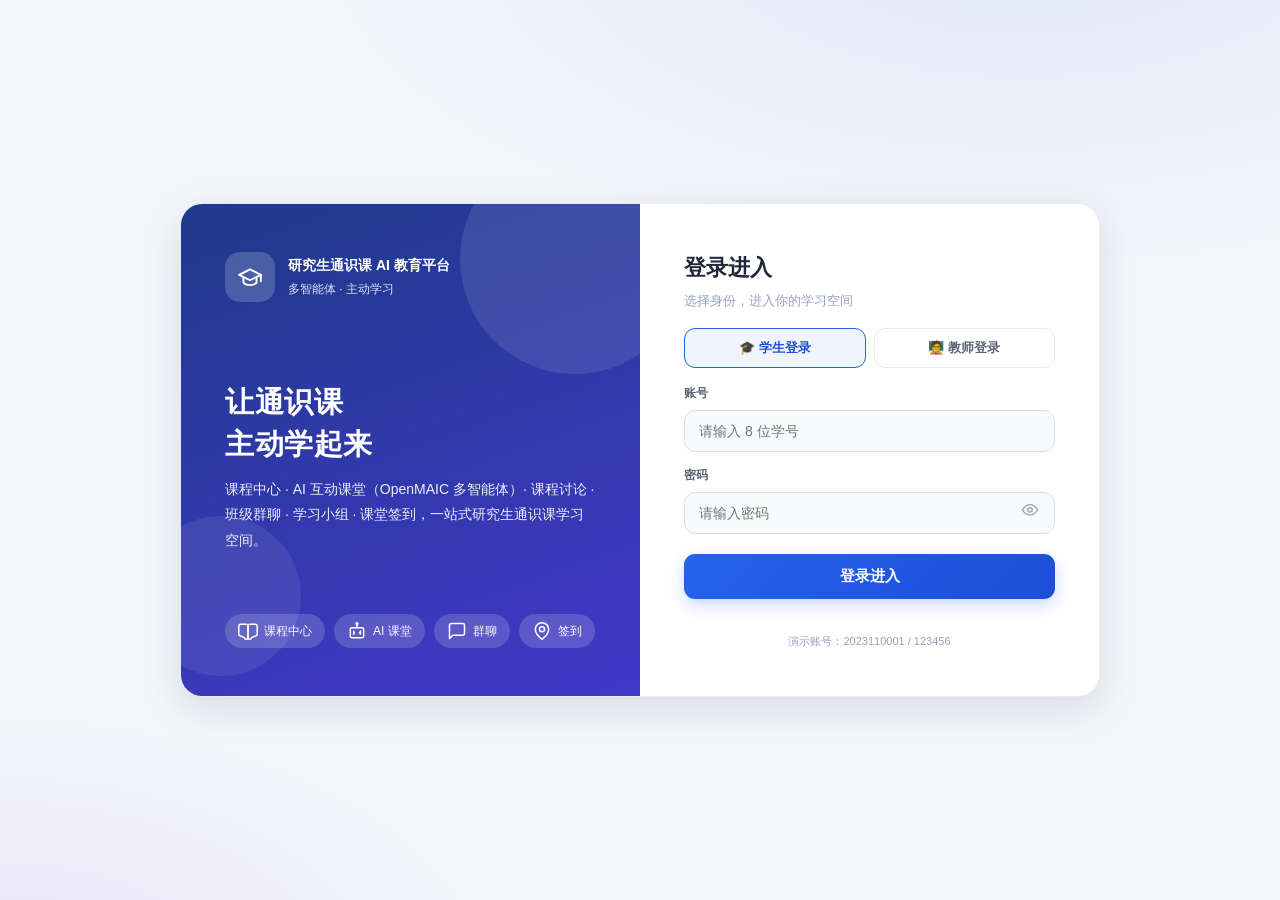
==== commit 71c6a001: "auth: 仅账号密码登录，删注册/记住我/自助改密；seed 12345678/123456 两端通用，账号表 Excel 可管" ====
--- a/index.html
+++ b/index.html
@@ -36,7 +36,7 @@
         <button type="button" class="rs-btn" id="rsTeacher" onclick="pickRole('teacher')">🧑‍🏫 教师登录</button>
       </div>
       <div id="loginForm">
-        <div class="field"><label>学号 / 用户名</label><input id="li-user" placeholder="请输入 8 位学号" /></div>
+        <div class="field"><label>账号</label><input id="li-user" placeholder="请输入账号" /></div>
         <div class="field">
           <label>密码</label>
           <div class="field-in">
@@ -44,33 +44,9 @@
             <span class="eye" id="eyeBtn" data-icon="eye" onclick="togglePwd()"></span>
           </div>
         </div>
-        <label class="remember"><input type="checkbox" id="li-remember" /> 记住此账号</label>
         <button class="btn" style="width:100%;margin-top:6px" onclick="doLogin()">登录进入</button>
         <p id="li-err" class="muted" style="color:var(--danger);min-height:18px;font-size:12px;margin-top:8px"></p>
-        <p class="muted" style="font-size:12px;margin-top:12px;text-align:center">
-          还没有账号？<span class="link" onclick="showRegister()">立即注册</span>
-        </p>
-        <p class="muted" style="font-size:11px;margin-top:8px;text-align:center" id="demoHint">演示账号：2023110001 / 123456</p>
-      </div>
-      <div id="regForm" style="display:none">
-        <div class="field"><label>学号</label><input id="reg-user" placeholder="请输入 8 位学号" inputmode="numeric" maxlength="8" /></div>
-        <div class="field">
-          <label>设置密码</label>
-          <div class="field-in">
-            <input id="reg-pass" type="password" placeholder="至少 6 位" />
-            <span class="eye" id="eyeBtn2" data-icon="eye" onclick="togglePwdReg()"></span>
-          </div>
-        </div>
-        <div class="field">
-          <label>确认密码</label>
-          <div class="field-in">
-            <input id="reg-pass2" type="password" placeholder="再次输入密码" />
-            <span class="eye" id="eyeBtn3" data-icon="eye" onclick="togglePwdReg2()"></span>
-          </div>
-        </div>
-        <button class="btn" style="width:100%;margin-top:6px" onclick="doRegister()">注册</button>
-        <p id="reg-msg" class="muted" style="color:var(--danger);min-height:18px;font-size:12px;margin-top:8px"></p>
-        <button class="btn ghost" style="width:100%;margin-top:6px" onclick="showLogin()">返回登录</button>
+        <p class="muted" style="font-size:11px;margin-top:8px;text-align:center" id="demoHint">账号 12345678 · 密码 123456（学生端 / 教师端通用）</p>
       </div>
     </div>
   </div>
@@ -123,7 +99,6 @@
       <div class="tab cur" data-tab="info">基本资料</div>
       <div class="tab" data-tab="nick">修改昵称</div>
       <div class="tab" data-tab="avatar">修改头像</div>
-      <div class="tab" data-tab="pwd">修改密码</div>
     </div>
     <div class="tab-body" id="profileBody"></div>
   </div>
